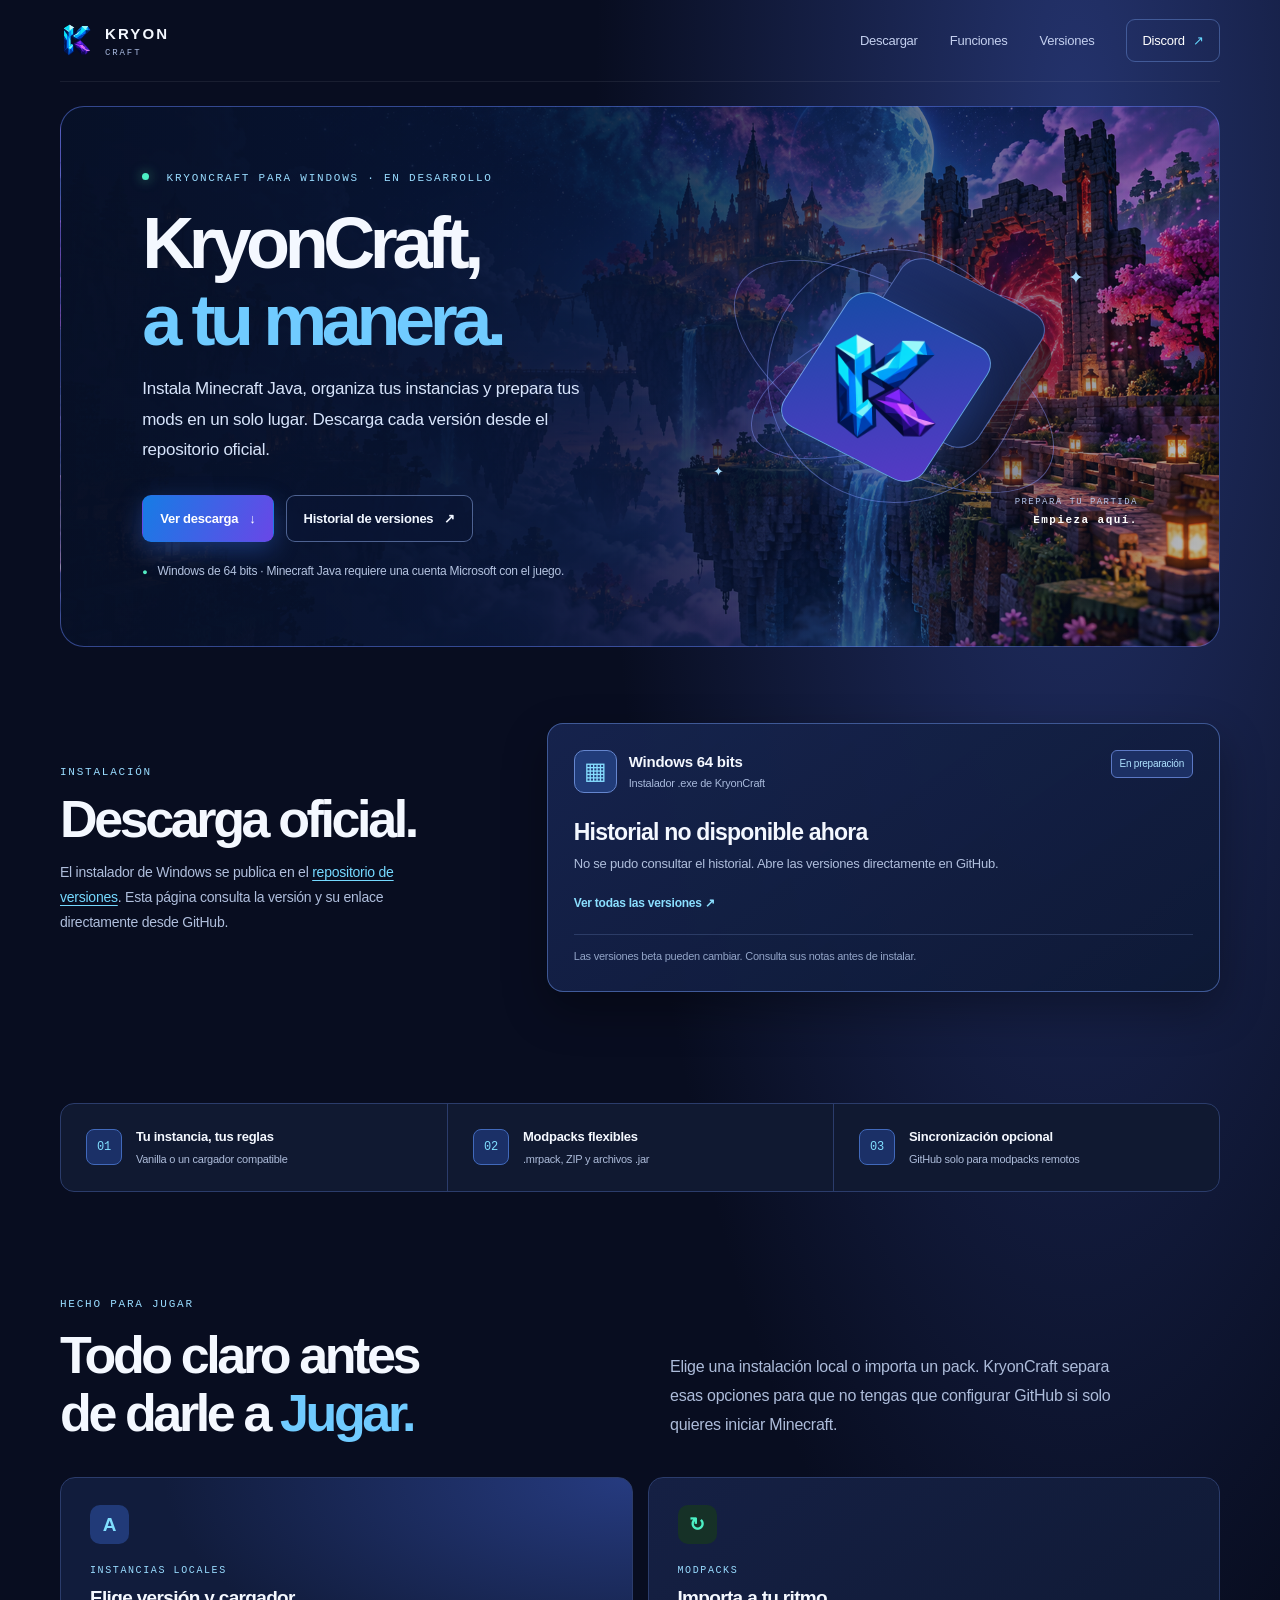
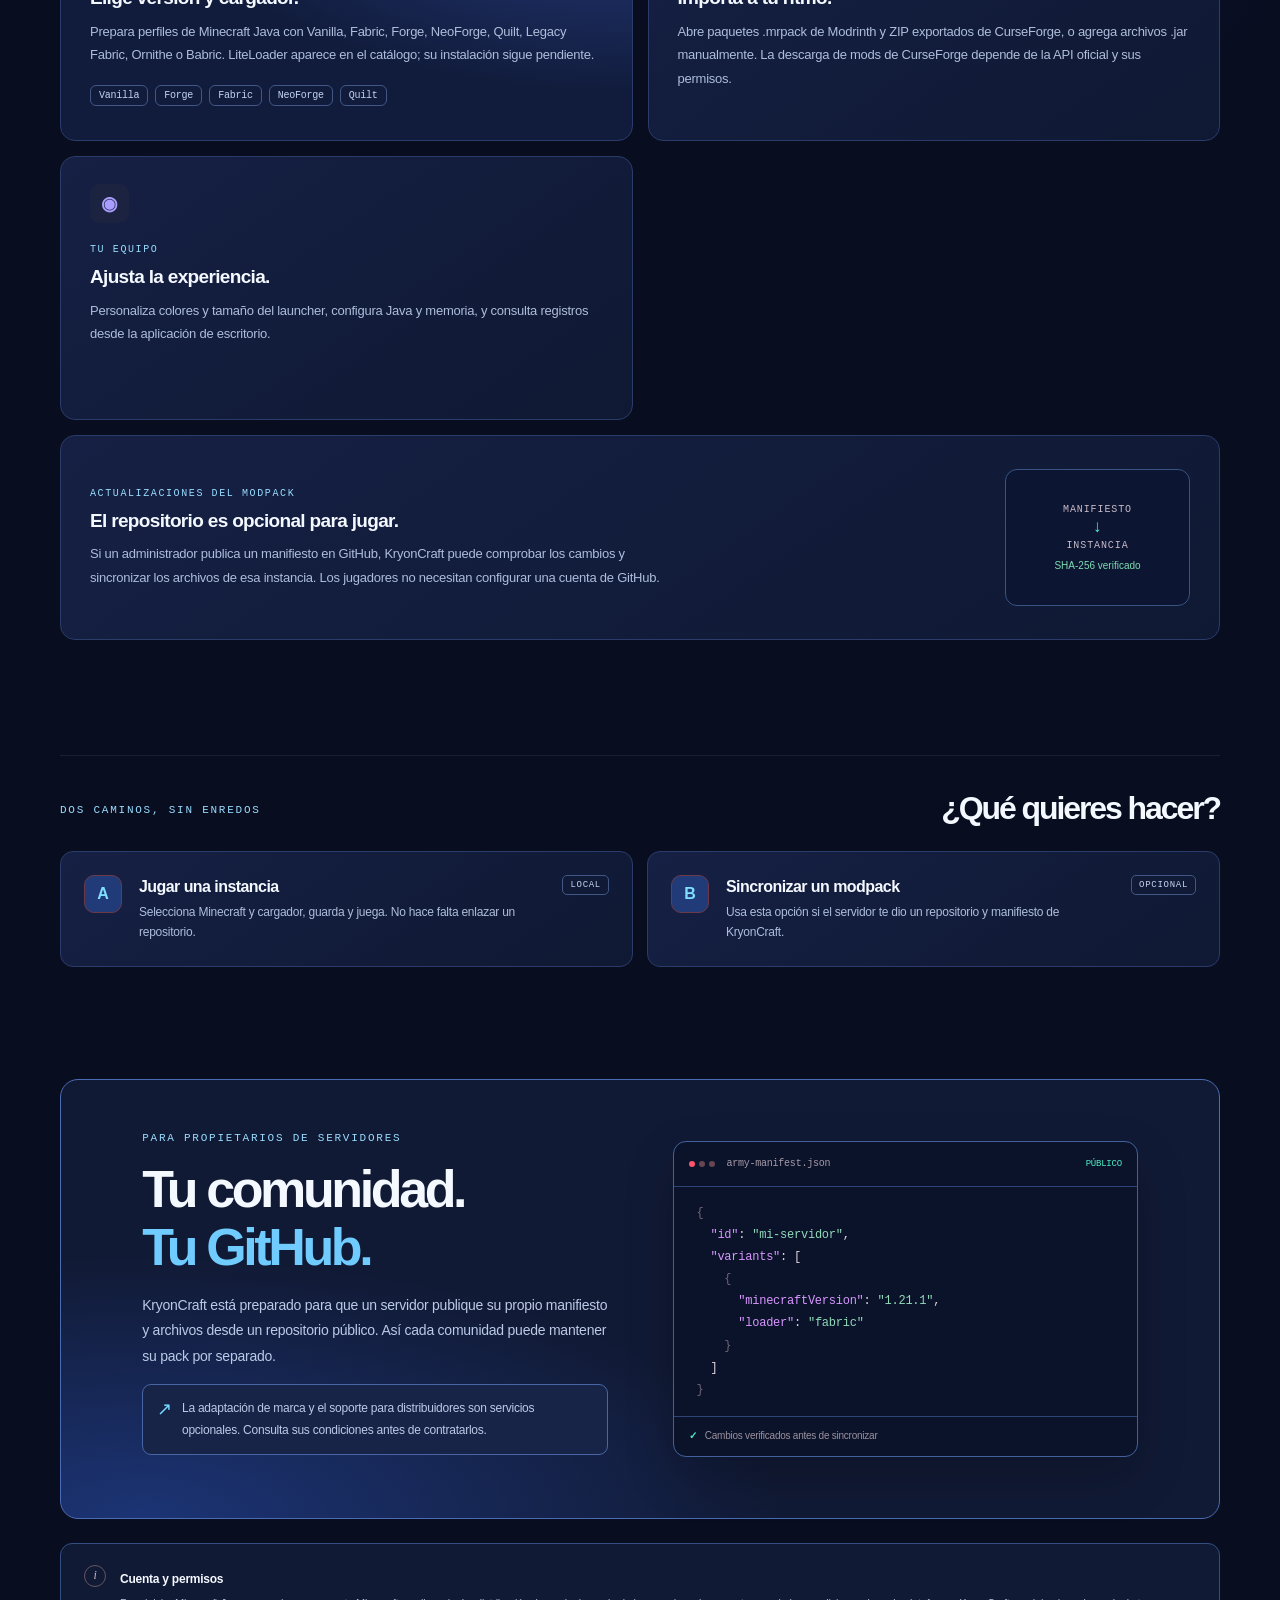
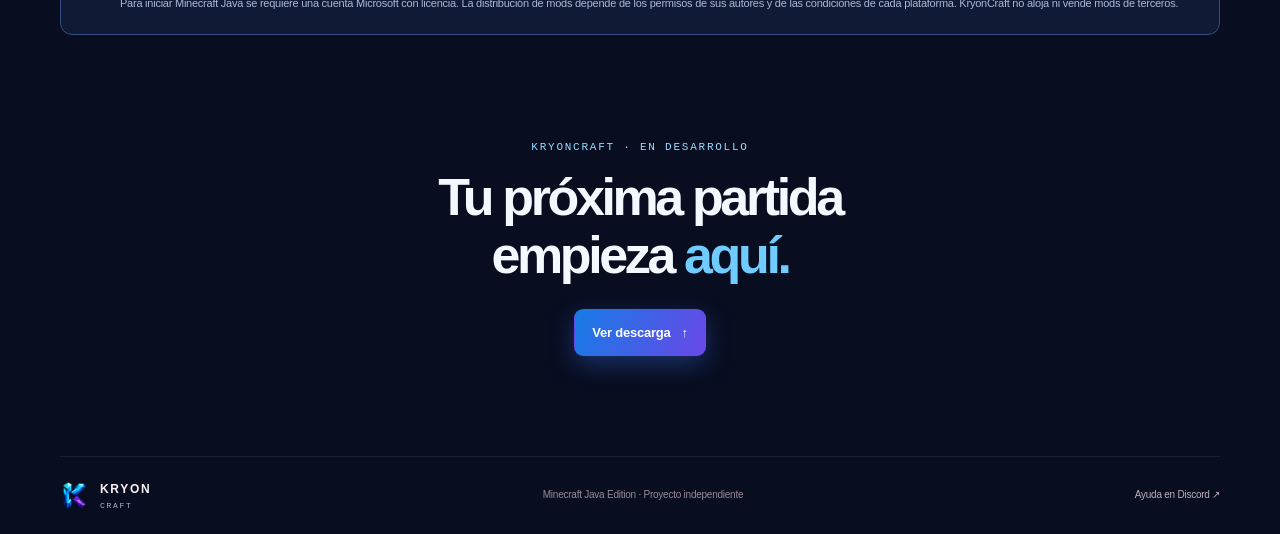
==== index.html @ 8dd768ce "Publish KryonCraft download site and version archive" ====
<!doctype html>
<html lang="es">
<head>
  <meta charset="utf-8">
  <meta name="viewport" content="width=device-width, initial-scale=1">
  <meta name="theme-color" content="#100c12">
  <meta name="description" content="Descarga KryonCraft para Windows, consulta sus versiones y conoce el launcher de Minecraft Java.">
  <title>Descargar KryonCraft · Versiones y novedades</title>
  <link rel="icon" type="image/svg+xml" href="favicon.svg">
  <link rel="stylesheet" href="styles.css">
  <script src="releases.js" defer></script>
</head>
<body>
  <header class="topbar">
    <a class="brand" href="#inicio" aria-label="KryonCraft, inicio">
      <img class="brand-mark" src="assets/kryoncraft-mark.png" alt="" width="34" height="34">
      <span>KRYON <small>CRAFT</small></span>
    </a>
    <nav aria-label="Navegación principal">
      <a href="#descargar">Descargar</a>
      <a href="#funciones">Funciones</a>
      <a href="versiones.html">Versiones</a>
      <a class="nav-cta" href="https://dsc.gg/kryoncraft" target="_blank" rel="noopener noreferrer">Discord <span aria-hidden="true">↗</span></a>
    </nav>
  </header>

  <main id="inicio">
    <section class="hero">
      <div class="hero-copy">
        <p class="eyebrow"><span class="pulse"></span> KRYONCRAFT PARA WINDOWS · EN DESARROLLO</p>
        <h1>KryonCraft,<br><em>a tu manera.</em></h1>
        <p class="hero-lede">Instala Minecraft Java, organiza tus instancias y prepara tus mods en un solo lugar. Descarga cada versión desde el repositorio oficial.</p>
        <div class="hero-actions">
          <a class="button button-primary" href="#descargar">Ver descarga <span aria-hidden="true">↓</span></a>
          <a class="button button-secondary" href="versiones.html">Historial de versiones <span aria-hidden="true">↗</span></a>
        </div>
        <p class="hero-note"><span aria-hidden="true">●</span> Windows de 64 bits · Minecraft Java requiere una cuenta Microsoft con el juego.</p>
      </div>
      <div class="hero-art" aria-label="Emblema de KryonCraft">
        <div class="orbit orbit-one"></div>
        <div class="orbit orbit-two"></div>
        <div class="orbit orbit-three"></div>
        <span class="spark spark-one">✦</span>
        <span class="spark spark-two">✦</span>
        <div class="tile tile-back"></div>
        <div class="tile tile-front"><img src="assets/kryoncraft-mark.png" alt=""></div>
        <div class="art-caption"><span>PREPARA TU PARTIDA</span><strong>Empieza aquí.</strong></div>
      </div>
      <div class="hero-grid" aria-hidden="true"></div>
    </section>

    <section class="download-section" id="descargar" aria-labelledby="download-title">
      <div class="download-copy">
        <p class="eyebrow">INSTALACIÓN</p>
        <h2 id="download-title">Descarga oficial.</h2>
        <p>El instalador de Windows se publica en el <a href="https://github.com/ElAbraxX/Army-Launcher-Releases/releases" rel="noopener noreferrer">repositorio de versiones</a>. Esta página consulta la versión y su enlace directamente desde GitHub.</p>
      </div>
      <div class="download-card" aria-live="polite">
        <div class="download-card-head"><span class="download-platform" aria-hidden="true">▦</span><div><strong>Windows 64 bits</strong><small>Instalador .exe de KryonCraft</small></div><span class="release-badge" id="release-badge">Consultando</span></div>
        <h3 id="release-title">Buscando versiones publicadas…</h3>
        <p id="release-description">La descarga aparecerá cuando exista un instalador oficial.</p>
        <div class="download-actions"><a class="button button-primary" id="download-button" hidden>Descargar instalador ↘</a><a class="download-link" id="release-page-link" href="versiones.html">Ver todas las versiones ↗</a></div>
        <small class="download-caution">Las versiones beta pueden cambiar. Consulta sus notas antes de instalar.</small>
      </div>
    </section>

    <section class="highlights" aria-label="Resumen de KryonCraft">
      <article><span class="highlight-icon">01</span><div><strong>Tu instancia, tus reglas</strong><small>Vanilla o un cargador compatible</small></div></article>
      <article><span class="highlight-icon">02</span><div><strong>Modpacks flexibles</strong><small>.mrpack, ZIP y archivos .jar</small></div></article>
      <article><span class="highlight-icon">03</span><div><strong>Sincronización opcional</strong><small>GitHub solo para modpacks remotos</small></div></article>
    </section>

    <section class="section" id="funciones">
      <div class="section-heading">
        <p class="eyebrow">HECHO PARA JUGAR</p>
        <h2>Todo claro antes<br>de darle a <em>Jugar.</em></h2>
        <p>Elige una instalación local o importa un pack. KryonCraft separa esas opciones para que no tengas que configurar GitHub si solo quieres iniciar Minecraft.</p>
      </div>
      <div class="feature-grid">
        <article class="feature-card feature-card-large">
          <span class="feature-symbol symbol-red">A</span>
          <p class="card-kicker">INSTANCIAS LOCALES</p>
          <h3>Elige versión y cargador.</h3>
          <p>Prepara perfiles de Minecraft Java con Vanilla, Fabric, Forge, NeoForge, Quilt, Legacy Fabric, Ornithe o Babric. LiteLoader aparece en el catálogo; su instalación sigue pendiente.</p>
          <div class="chips"><span>Vanilla</span><span>Forge</span><span>Fabric</span><span>NeoForge</span><span>Quilt</span></div>
        </article>
        <article class="feature-card">
          <span class="feature-symbol symbol-green">↻</span>
          <p class="card-kicker">MODPACKS</p>
          <h3>Importa a tu ritmo.</h3>
          <p>Abre paquetes .mrpack de Modrinth y ZIP exportados de CurseForge, o agrega archivos .jar manualmente. La descarga de mods de CurseForge depende de la API oficial y sus permisos.</p>
        </article>
        <article class="feature-card">
          <span class="feature-symbol symbol-blue">◉</span>
          <p class="card-kicker">TU EQUIPO</p>
          <h3>Ajusta la experiencia.</h3>
          <p>Personaliza colores y tamaño del launcher, configura Java y memoria, y consulta registros desde la aplicación de escritorio.</p>
        </article>
        <article class="feature-card feature-card-wide">
          <div>
            <p class="card-kicker">ACTUALIZACIONES DEL MODPACK</p>
            <h3>El repositorio es opcional para jugar.</h3>
            <p>Si un administrador publica un manifiesto en GitHub, KryonCraft puede comprobar los cambios y sincronizar los archivos de esa instancia. Los jugadores no necesitan configurar una cuenta de GitHub.</p>
          </div>
          <div class="sync-visual" aria-hidden="true"><span>MANIFIESTO</span><i>↓</i><span>INSTANCIA</span><b>SHA-256 verificado</b></div>
        </article>
      </div>
    </section>

    <section class="play-path">
      <div class="path-title">
        <p class="eyebrow">DOS CAMINOS, SIN ENREDOS</p>
        <h2>¿Qué quieres hacer?</h2>
      </div>
      <div class="path-cards">
        <article class="path-card">
          <span class="path-number">A</span>
          <div><h3>Jugar una instancia</h3><p>Selecciona Minecraft y cargador, guarda y juega. No hace falta enlazar un repositorio.</p></div>
          <span class="path-label">LOCAL</span>
        </article>
        <article class="path-card">
          <span class="path-number">B</span>
          <div><h3>Sincronizar un modpack</h3><p>Usa esta opción si el servidor te dio un repositorio y manifiesto de KryonCraft.</p></div>
          <span class="path-label">OPCIONAL</span>
        </article>
      </div>
    </section>

    <section class="server-section" id="servidores">
      <div class="server-copy">
        <p class="eyebrow">PARA PROPIETARIOS DE SERVIDORES</p>
        <h2>Tu comunidad.<br><em>Tu GitHub.</em></h2>
        <p>KryonCraft está preparado para que un servidor publique su propio manifiesto y archivos desde un repositorio público. Así cada comunidad puede mantener su pack por separado.</p>
        <p class="service-note"><span>↗</span> La adaptación de marca y el soporte para distribuidores son servicios opcionales. Consulta sus condiciones antes de contratarlos.</p>
      </div>
      <div class="manifest-card" aria-label="Ejemplo de manifiesto del modpack">
        <div class="manifest-top"><span class="window-dots"><i></i><i></i><i></i></span><span>army-manifest.json</span><span class="live-label">PÚBLICO</span></div>
        <pre><code><span class="code-muted">{</span>
  <span class="code-key">"id"</span>: <span class="code-value">"mi-servidor"</span>,
  <span class="code-key">"variants"</span>: [
    <span class="code-muted">{</span>
      <span class="code-key">"minecraftVersion"</span>: <span class="code-value">"1.21.1"</span>,
      <span class="code-key">"loader"</span>: <span class="code-value">"fabric"</span>
    <span class="code-muted">}</span>
  ]
<span class="code-muted">}</span></code></pre>
        <div class="manifest-footer"><span class="check">✓</span> Cambios verificados antes de sincronizar</div>
      </div>
    </section>

    <section class="requirements">
      <div class="req-mark">i</div>
      <div><strong>Cuenta y permisos</strong><p>Para iniciar Minecraft Java se requiere una cuenta Microsoft con licencia. La distribución de mods depende de los permisos de sus autores y de las condiciones de cada plataforma. KryonCraft no aloja ni vende mods de terceros.</p></div>
    </section>

    <section class="closing">
      <p class="eyebrow">KRYONCRAFT · EN DESARROLLO</p>
      <h2>Tu próxima partida<br>empieza <em>aquí.</em></h2>
      <a class="button button-primary" href="#descargar">Ver descarga <span aria-hidden="true">↑</span></a>
    </section>
  </main>

  <footer>
    <a class="brand footer-brand" href="#inicio"><img class="brand-mark" src="assets/kryoncraft-mark.png" alt="" width="29" height="29"><span>KRYON <small>CRAFT</small></span></a>
    <span>Minecraft Java Edition · Proyecto independiente</span>
    <a href="https://dsc.gg/kryoncraft" target="_blank" rel="noopener noreferrer">Ayuda en Discord ↗</a>
  </footer>
</body>
</html>
---- styles.css ----
:root{color-scheme:dark;--bg:#100c12;--panel:#19121b;--panel-2:#21141f;--line:#382431;--text:#f7f1f5;--muted:#b5a6b4;--red:#ff3556;--red-2:#ba233e;--green:#52dfa5;--blue:#89a7ff;--max:1160px}
*{box-sizing:border-box}
html{scroll-behavior:smooth}
body{margin:0;background:radial-gradient(ellipse at 86% 4%,#31101f 0,transparent 28rem),var(--bg);color:var(--text);font:500 16px/1.65 Manrope,"Segoe UI",sans-serif;letter-spacing:-.015em}
a{color:inherit;text-decoration:none}
a:focus-visible{outline:3px solid #fff;outline-offset:4px;border-radius:6px}
.topbar,main,footer{width:min(var(--max),calc(100% - 56px));margin-inline:auto}
.topbar{height:82px;display:flex;align-items:center;justify-content:space-between;border-bottom:1px solid #ffffff12;position:relative;z-index:2}
.brand{display:inline-flex;align-items:center;gap:11px;font-size:15px;font-weight:800;letter-spacing:.14em}
.brand small{display:block;color:#a394a5;font:500 9px/1.1 "DM Mono",monospace;letter-spacing:.21em;margin-top:2px}
.brand-mark{width:34px;height:34px;display:grid;place-items:center;background:linear-gradient(145deg,#ff526b,#be1e3d);border-radius:10px;color:#fff;font-size:19px;font-weight:800;letter-spacing:0;box-shadow:0 8px 25px #ff35562b}
nav{display:flex;align-items:center;gap:32px;color:#c6b8c4;font-size:13px}
nav a:hover,footer>a:last-child:hover{color:#fff}
.nav-cta{padding:10px 15px;border:1px solid #704052;border-radius:9px;color:#fff}
.nav-cta span{color:var(--red);margin-left:5px}
.hero{min-height:510px;position:relative;overflow:hidden;display:grid;grid-template-columns:1.02fr .98fr;align-items:center;margin-top:24px;padding:64px 7%;border:1px solid #58303d;border-radius:24px;background:linear-gradient(110deg,#21131d 0%,#1a131a 57%,#151219 100%)}
.hero-grid{position:absolute;inset:0 0 0 40%;opacity:.23;pointer-events:none;background-image:linear-gradient(#ffffff09 1px,transparent 1px),linear-gradient(90deg,#ffffff09 1px,transparent 1px);background-size:43px 43px;mask-image:linear-gradient(90deg,transparent,#000)}
.hero-copy{position:relative;z-index:1;max-width:520px}
.eyebrow,.card-kicker{margin:0;color:#d990a0;font:500 11px/1.4 "DM Mono",monospace;letter-spacing:.16em}
.pulse{display:inline-block;width:7px;height:7px;background:var(--green);border-radius:100%;box-shadow:0 0 12px #52dfa5aa;margin-right:9px;vertical-align:1px}
h1,h2,h3,p{margin-top:0}
h1{margin:19px 0 16px;font-size:clamp(48px,6vw,72px);line-height:1.06;letter-spacing:-.075em;font-weight:800}
h1 em,h2 em{color:var(--red);font-style:normal}
.hero-lede{max-width:450px;color:#c7b9c8;font-size:17px;line-height:1.8}
.hero-actions{display:flex;flex-wrap:wrap;gap:12px;margin:29px 0 20px}
.button{min-height:47px;display:inline-flex;align-items:center;justify-content:center;gap:11px;padding:0 17px;border:1px solid transparent;border-radius:9px;font-size:13px;font-weight:800;transition:transform .15s ease,background .15s ease}
.button:hover{transform:translateY(-2px)}
.button-primary{background:var(--red);color:white;box-shadow:0 8px 22px #ff355625}
.button-primary:hover{background:#ff526d}
.button-secondary{background:#ffffff08;border-color:#654050;color:#f5eaf0}
.hero-note{margin:0;color:#9e8e9d;font-size:12px}
.hero-note span{color:var(--green);font-size:9px;margin-right:7px}
.hero-art{height:350px;position:relative;z-index:1;display:grid;place-items:center;isolation:isolate}
.orbit{position:absolute;border:1px solid #bd677650;border-radius:50%;transform:rotate(-23deg)}
.orbit-one{width:305px;height:126px}.orbit-two{width:254px;height:254px;transform:rotate(57deg)}.orbit-three{width:360px;height:165px;transform:rotate(31deg)}
.tile{position:absolute;width:158px;height:158px;border-radius:22px;transform:rotate(30deg) skew(-3deg,-3deg)}
.tile-back{background:linear-gradient(145deg,#371e2b,#1c1720);border:1px solid #99516677;box-shadow:20px 21px 0 #08080c88;translate:46px -23px}
.tile-front{display:grid;place-items:center;background:linear-gradient(145deg,#ff536b,#b01839);border:1px solid #ff9aa777;box-shadow:0 23px 55px #ec314b36;color:#fff4f5;font-size:78px;font-weight:800;text-shadow:0 4px 0 #78132c55;translate:-8px 11px}
.spark{position:absolute;color:#ff8b9e;font-size:19px}.spark-one{top:61px;right:11%}.spark-two{bottom:69px;left:13%;font-size:13px}
.art-caption{position:absolute;right:0;bottom:22px;display:flex;flex-direction:column;gap:2px;text-align:right;font:500 9px/1.6 "DM Mono",monospace;letter-spacing:.16em;color:#a98d9f}.art-caption strong{font-size:11px;color:#f4d9e1}
.highlights{display:grid;grid-template-columns:repeat(3,1fr);margin:18px 0 130px;border:1px solid var(--line);border-radius:14px;background:#171119}
.highlights article{display:flex;align-items:center;gap:14px;padding:22px 25px;min-width:0}
.highlights article+article{border-left:1px solid var(--line)}
.highlight-icon{font:500 12px "DM Mono",monospace;color:var(--red);padding:10px;border:1px solid #763547;border-radius:8px;background:#35151f}
.highlights strong,.highlights small{display:block}.highlights strong{font-size:13px}.highlights small{color:#aa9baa;font-size:11px;margin-top:3px}
.section{padding:0 0 115px}
.section-heading{display:grid;grid-template-columns:1fr 1fr;column-gap:60px;align-items:end;margin-bottom:35px}
.section-heading .eyebrow{grid-column:1/-1;margin-bottom:14px}
h2{font-size:clamp(36px,4.3vw,52px);line-height:1.12;letter-spacing:-.065em;margin:0;font-weight:800}
.section-heading>p:last-child{color:var(--muted);max-width:465px;margin:0 0 3px;line-height:1.8}
.feature-grid{display:grid;grid-template-columns:repeat(2,1fr);gap:15px}
.feature-card{position:relative;min-height:264px;padding:27px 29px;border:1px solid var(--line);border-radius:15px;background:linear-gradient(145deg,#1d141e,#171119)}
.feature-card-large{background:radial-gradient(ellipse at 100% 0,#3c1928 0,transparent 58%),#1b131c}
.feature-card-wide{min-height:205px;grid-column:1/-1;display:flex;align-items:center;justify-content:space-between;gap:25px}
.feature-symbol{width:39px;height:39px;display:grid;place-items:center;border-radius:10px;font-size:19px;font-weight:800;margin-bottom:20px}
.symbol-red{color:#ff667a;background:#451c2a}.symbol-green{color:var(--green);background:#163127}.symbol-blue{color:var(--blue);background:#1b2340}
.card-kicker{color:#a992a5;font-size:10px;margin-bottom:7px}
h3{font-size:19px;line-height:1.35;letter-spacing:-.035em;margin:0 0 9px}
.feature-card>p:not(.card-kicker),.feature-card-wide p:not(.card-kicker){font-size:13px;color:#b6a9b6;line-height:1.8;max-width:570px;margin-bottom:0}
.chips{display:flex;flex-wrap:wrap;gap:7px;margin-top:18px}
.chips span{border:1px solid #493541;border-radius:6px;padding:4px 8px;color:#c6b8c5;font:10px "DM Mono",monospace}
.sync-visual{flex:0 0 185px;min-height:137px;border:1px solid #40303d;background:#151119;border-radius:12px;display:flex;flex-direction:column;align-items:center;justify-content:center;color:#c9bac7;font:10px "DM Mono",monospace;letter-spacing:.09em;gap:3px}
.sync-visual i{font-style:normal;font-size:17px;color:var(--green)}.sync-visual b{font:10px Manrope,sans-serif;color:#7edcb1;letter-spacing:0;margin-top:6px}
.play-path{padding:35px 0 112px;border-top:1px solid #ffffff12}
.path-title{display:flex;align-items:end;justify-content:space-between;margin-bottom:24px}.path-title .eyebrow{margin-bottom:9px}.path-title h2{font-size:32px}
.path-cards{display:grid;grid-template-columns:1fr 1fr;gap:14px}
.path-card{display:flex;align-items:flex-start;gap:17px;padding:23px;border:1px solid var(--line);border-radius:13px;background:#18121a}
.path-number{display:grid;place-items:center;flex:0 0 38px;height:38px;border:1px solid #6c3948;border-radius:10px;background:#351923;color:#ff7183;font-weight:800}
.path-card h3{font-size:16px;margin:1px 0 4px}.path-card p{font-size:12px;color:#ae9faf;line-height:1.7;margin:0;max-width:420px}
.path-label{margin-left:auto;color:#d495a3;border:1px solid #563343;padding:4px 7px;border-radius:5px;font:9px "DM Mono",monospace;letter-spacing:.08em;white-space:nowrap}
.server-section{display:grid;grid-template-columns:1fr 1fr;gap:65px;align-items:center;padding:51px 7%;border:1px solid #56303e;border-radius:18px;background:radial-gradient(ellipse at 7% 100%,#301521 0,transparent 42%),#181219;margin-bottom:24px}
.server-copy .eyebrow{margin-bottom:14px}.server-copy h2{margin-bottom:16px}.server-copy>p:not(.eyebrow){color:#bcaebc;font-size:14px;line-height:1.85}
.service-note{display:flex;gap:10px;padding:12px 14px;border:1px solid #533344;border-radius:9px;background:#21151e;font-size:12px!important}.service-note span{color:#ff7183;font-size:18px;line-height:1.4}
.manifest-card{border:1px solid #49303e;border-radius:13px;background:#110e13;overflow:hidden;box-shadow:0 20px 50px #0003}
.manifest-top{display:flex;align-items:center;gap:12px;height:45px;padding:0 15px;border-bottom:1px solid #31242f;color:#a99ba9;font:10px "DM Mono",monospace}
.window-dots{display:flex;gap:4px}.window-dots i{width:6px;height:6px;background:#684552;border-radius:50%}.window-dots i:first-child{background:#ff526b}
.live-label{margin-left:auto;color:var(--green);font-size:9px}
pre{padding:15px 23px;margin:0;overflow:auto;font:12px/1.85 "DM Mono",monospace;color:#e4d5e3}
.code-key{color:#d896ff}.code-value{color:#91d9b9}.code-muted{color:#756578}
.manifest-footer{padding:11px 15px;border-top:1px solid #2c222c;color:#9c919e;font-size:10px}.check{color:var(--green);font-weight:800;margin-right:6px}
.requirements{display:flex;gap:14px;align-items:flex-start;padding:21px 23px;margin:24px 0 105px;border:1px solid #3f303e;border-radius:12px;background:#151219}
.req-mark{flex:0 0 22px;height:22px;display:grid;place-items:center;border:1px solid #685263;border-radius:50%;color:#c6b7c8;font:12px Georgia,serif;font-style:italic}
.requirements strong{font-size:12px}.requirements p{margin:3px 0 0;color:#aa9ead;font-size:11px;line-height:1.75}
.closing{text-align:center;padding:0 0 100px}.closing .eyebrow{margin-bottom:12px}.closing h2{margin-bottom:25px}.closing .button{margin:auto}
footer{min-height:78px;display:flex;align-items:center;justify-content:space-between;gap:20px;border-top:1px solid #ffffff15;color:#978b99;font-size:10px}
.footer-brand{color:#f7f1f5;font-size:12px}.footer-brand .brand-mark{width:29px;height:29px;border-radius:8px;font-size:16px}.footer-brand small{font-size:8px}
footer>a:last-child{color:#bdb0bd}
@media(max-width:800px){.topbar,main,footer{width:min(100% - 36px,var(--max))}.topbar{height:72px}nav{gap:16px}nav>a:not(.nav-cta){display:none}.hero{grid-template-columns:1fr;min-height:auto;padding:47px 8% 25px}.hero-copy{max-width:560px}.hero-art{height:260px;margin-top:5px}.tile{width:128px;height:128px}.tile-front{font-size:64px}.orbit-one{width:260px}.orbit-two{width:210px;height:210px}.orbit-three{width:300px}.art-caption{right:5%;bottom:9px}.highlights{margin-bottom:95px}.highlights article{padding:17px 15px;gap:10px}.highlights strong{font-size:11px}.highlights small{font-size:10px}.section-heading{grid-template-columns:1fr;gap:14px}.section-heading .eyebrow{grid-column:auto}.feature-card-wide{align-items:flex-start}.server-section{grid-template-columns:1fr;gap:28px;padding:37px 7%}.requirements{margin-bottom:80px}}
@media(max-width:560px){body{font-size:15px}.brand{font-size:13px}.hero{margin-top:14px;padding:38px 22px 20px;border-radius:17px}.eyebrow{font-size:9px}h1{font-size:48px}.hero-lede{font-size:15px}.hero-actions{gap:8px}.button{font-size:11px;padding-inline:12px;min-height:43px}.hero-art{height:224px}.tile{width:105px;height:105px;border-radius:17px}.tile-front{font-size:55px}.orbit-one{width:220px;height:100px}.orbit-two{width:180px;height:180px}.orbit-three{width:255px;height:130px}.spark-one{right:8%;top:35px}.spark-two{left:9%;bottom:47px}.highlights{grid-template-columns:1fr;margin-bottom:75px}.highlights article{padding:14px 17px}.highlights article+article{border-left:0;border-top:1px solid var(--line)}.section{padding-bottom:75px}.section-heading{margin-bottom:24px}h2{font-size:36px}.feature-grid{grid-template-columns:1fr}.feature-card{min-height:0;padding:23px}.feature-card-wide{grid-column:auto;display:block}.sync-visual{margin-top:18px;min-height:112px;width:100%}.path-title{display:block}.path-title h2{font-size:29px}.path-cards{grid-template-columns:1fr}.path-card{padding:17px;gap:12px}.path-label{font-size:8px}.server-section{padding:29px 21px}.requirements{padding:17px;margin-bottom:65px}.closing{padding-bottom:70px}footer{padding:18px 0;flex-wrap:wrap;justify-content:flex-start}footer>span{order:3;flex-basis:100%}}
@media(prefers-reduced-motion:reduce){html{scroll-behavior:auto}*,*::before,*::after{transition:none!important}}

/* KryonCraft download site: blue and violet from the launcher mark. */
:root{--bg:#080d20;--panel:#101932;--panel-2:#152047;--line:#2b3c6b;--text:#f4f8ff;--muted:#afbedc;--red:#6946e7;--red-2:#295de0;--green:#4cf0c5;--blue:#65d8ff}
body{background:radial-gradient(ellipse at 84% 4%,#24336d 0,transparent 30rem),var(--bg)}
.brand-mark{background:linear-gradient(145deg,#42d8ff,#543ce8);box-shadow:0 8px 25px #4275ff45}
.brand img.brand-mark{display:block;object-fit:contain;background:none;border-radius:0;box-shadow:none}
.brand small{color:#a7b8dd}
nav{color:#c4d0ef}
.nav-cta{border-color:#6487d080}
.nav-cta span{color:#65d8ff}
.hero{background:linear-gradient(90deg,#071027f5 0%,#081536df 48%,#09143045 100%),url("assets/launcher-adventure.png") center 43%/cover;border-color:#617ff180;min-height:460px}
.hero-grid{opacity:.11}
.hero-content{max-width:570px}
.eyebrow,.card-kicker{color:#99dcff}
h1 em,h2 em{color:#70cbff}
.hero-lede{color:#d7e4fb}
.hero-note{color:#b4c3e0}
.hero-note span{color:#53ecc2}
.button-primary{background:linear-gradient(115deg,#167ce5,#6947e7);box-shadow:0 8px 24px #3973ef5a}
.button-primary:hover{background:linear-gradient(115deg,#298fff,#7a5cfa)}
.button-secondary{background:#0a1635b5;border-color:#8ba8e488;color:#f0f6ff}
.orbit{border-color:#8b9cff76}
.tile-back{background:linear-gradient(145deg,#1e306a,#101836);border-color:#8aa8ff80}
.tile-front{background:linear-gradient(145deg,#164ba6,#5739c6);border-color:#85d8ff9c;box-shadow:0 23px 55px #3973ef68}
.tile-front img{width:77%;height:77%;object-fit:contain;transform:rotate(-30deg) skew(3deg,3deg)}
.spark{color:#a8dfff}.art-caption{color:#b3c4e9}.art-caption strong{color:#fff}
.highlights{margin-bottom:105px;background:#101931;border-color:var(--line)}
.highlight-icon{color:#80dfff;border-color:#4169bb;background:#1b3067}
.highlights small,.section-heading>p:last-child{color:#adbcda}
.feature-card,.path-card{background:linear-gradient(145deg,#152044,#0f1933)}
.feature-card-large{background:radial-gradient(ellipse at 100% 0,#263b80 0,transparent 58%),#111c3c}
.symbol-red,.path-number{background:#213a78;color:#80dfff}
.symbol-blue{color:#a99dff}
.feature-card>p:not(.card-kicker),.feature-card-wide p:not(.card-kicker),.path-card p{color:#aebddb}
.chips span,.path-label{border-color:#425786;color:#c5d4f4}
.sync-visual{background:#0c1531;border-color:#385384}
.server-section{background:radial-gradient(ellipse at 7% 100%,#1c3475 0,transparent 42%),#111a35;border-color:#4b6bb3}
.server-copy>p:not(.eyebrow){color:#bbcae7}
.service-note{background:#172447;border-color:#4866a5}.service-note span{color:#75d8ff}
.manifest-card{background:#0a132a;border-color:#42619c}.manifest-top{border-color:#2e4476}
.manifest-footer{border-color:#2e4476}
.requirements{background:#101a34;border-color:#344e81}.requirements p{color:#a9b9d7}

.download-section{display:grid;grid-template-columns:.8fr 1.2fr;gap:38px;align-items:center;padding:76px 0 93px}
.download-copy h2{margin:9px 0 12px}.download-copy>p:last-child{max-width:385px;color:#afbedc;font-size:14px;line-height:1.8}
.download-copy a{color:#75d9ff;text-decoration:underline;text-underline-offset:3px}
.download-card{padding:26px;border:1px solid #5779c4a8;border-radius:16px;background:linear-gradient(145deg,#172550ed,#0e1935f5);box-shadow:0 18px 45px #0005}
.download-card-head{display:flex;align-items:center;gap:12px}
.download-platform{display:grid;place-items:center;flex:0 0 43px;height:43px;border:1px solid #6586ce;border-radius:10px;background:#213c79;color:#85ddff;font-size:24px}
.download-card-head strong,.download-card-head small{display:block}.download-card-head strong{font-size:15px}.download-card-head small{color:#a8b9db;font-size:11px}
.release-badge{margin-left:auto;align-self:flex-start;padding:5px 8px;border:1px solid #5b78c4;border-radius:6px;color:#afe2ff;background:#1c3064;font-size:10px;white-space:nowrap}
.download-card h3{margin:24px 0 5px;font-size:23px}
.download-card>p{margin:0 0 20px;color:#afbedc;font-size:13px}
.download-actions{display:flex;align-items:center;flex-wrap:wrap;gap:17px}.download-actions .button[hidden]{display:none}
.download-link,.versions-heading>a,.version-links a{color:#8bdfff;font-size:12px;font-weight:700}.download-link:hover,.versions-heading>a:hover,.version-links a:hover{color:#fff}
.download-caution{display:block;margin-top:20px;padding-top:12px;border-top:1px solid #7691ca42;color:#93a5c8;font-size:11px}
.versions-section{padding:25px 0 108px;border-top:1px solid #7593d43d}
.versions-heading{display:flex;justify-content:space-between;align-items:end;gap:20px;margin-bottom:25px}
.versions-heading h2{margin:8px 0 9px}.versions-heading p:last-child{margin:0;color:#afbedc;font-size:14px}
.versions-heading>a{white-space:nowrap}
.versions-list{display:grid;gap:10px}
.versions-empty{margin:0;padding:28px;border:1px dashed #6583c581;border-radius:11px;color:#aebddd;font-size:13px}
.version-card{display:grid;grid-template-columns:1fr auto;gap:16px;padding:18px 21px;border:1px solid #4868a176;border-radius:11px;background:#121e3f}
.version-card h3{display:flex;align-items:center;flex-wrap:wrap;gap:9px;margin:0 0 5px;font-size:16px}
.version-card time{color:#9eafd0;font-size:12px}
.version-links{display:flex;align-items:center;flex-wrap:wrap;gap:17px}
.version-pill{padding:3px 7px;border:1px solid #726bea;border-radius:5px;color:#bfb6ff;font-size:10px;font-weight:600}
.version-pill.stable{border-color:#49ccaa;color:#80ebcd}
@media(max-width:800px){.download-section{grid-template-columns:1fr;gap:15px;padding:66px 0}.download-copy>p:last-child{max-width:600px}.versions-heading{display:block}.versions-heading>a{display:inline-block;margin-top:12px}}
@media(max-width:560px){.hero{background-position:59% center}.download-card{padding:19px}.version-card{grid-template-columns:1fr}.versions-section{padding-bottom:65px}.nav-cta{display:none}}
.versions-page .topbar{margin-bottom:0}
.versions-intro{position:relative;overflow:hidden;margin:24px 0 0;padding:60px 6.5%;border:1px solid #617ff180;border-radius:20px;background:linear-gradient(90deg,#071027f5 0%,#081536df 58%,#09143066 100%),url("assets/launcher-adventure.png") center 43%/cover}
.versions-intro h1{max-width:760px;margin:15px 0;font-size:clamp(40px,5.5vw,67px)}
.versions-intro>p:not(.eyebrow){max-width:670px;color:#d7e4fb;font-size:15px;line-height:1.8}
.versions-intro>p a{color:#8de5ff;text-decoration:underline;text-underline-offset:3px}
.versions-intro>.button{margin-top:11px}
.versions-page .versions-section{padding-top:66px}
.versions-note{max-width:750px;margin:-45px 0 85px;color:#a8b8d6;font-size:12px}
.versions-page nav a[aria-current="page"]{color:#fff;font-weight:800}
@media(max-width:560px){.versions-intro{margin-top:14px;padding:37px 22px}.versions-page .versions-section{padding-top:54px}.versions-note{margin-top:-30px}}
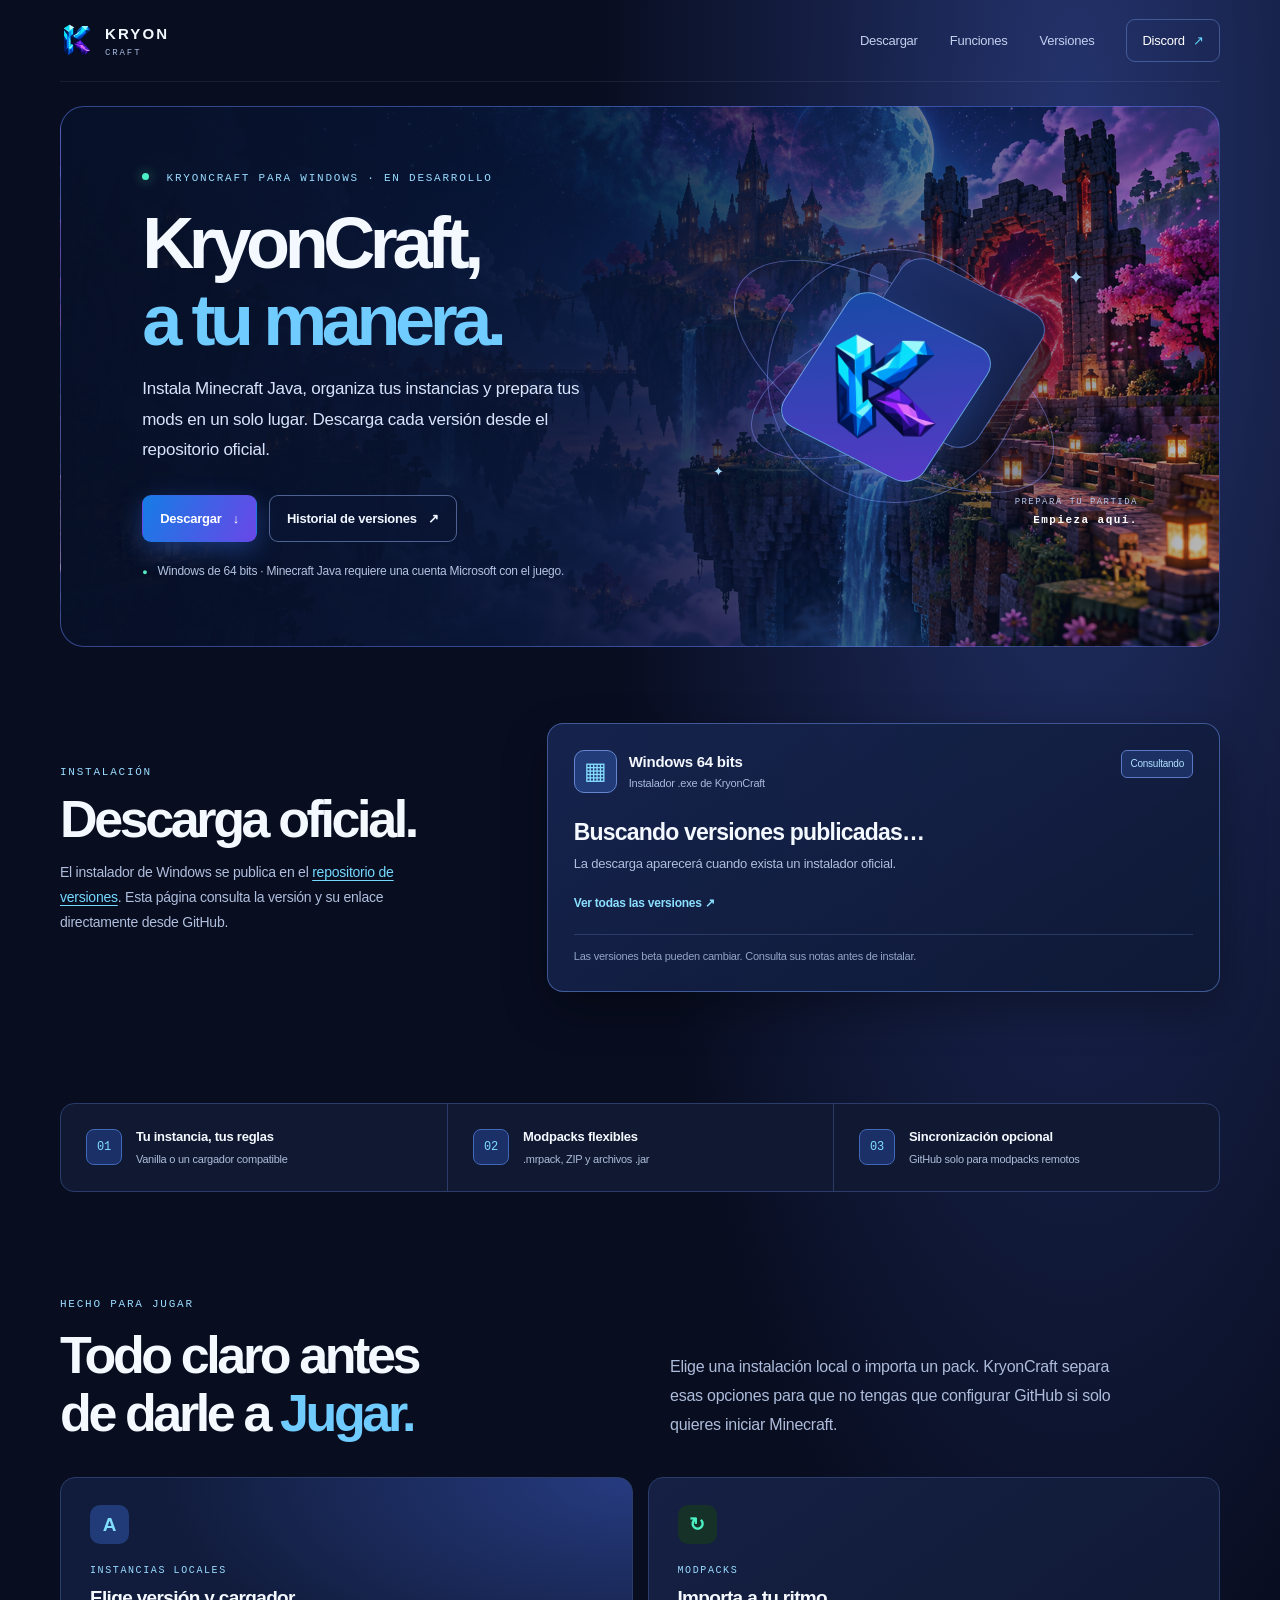
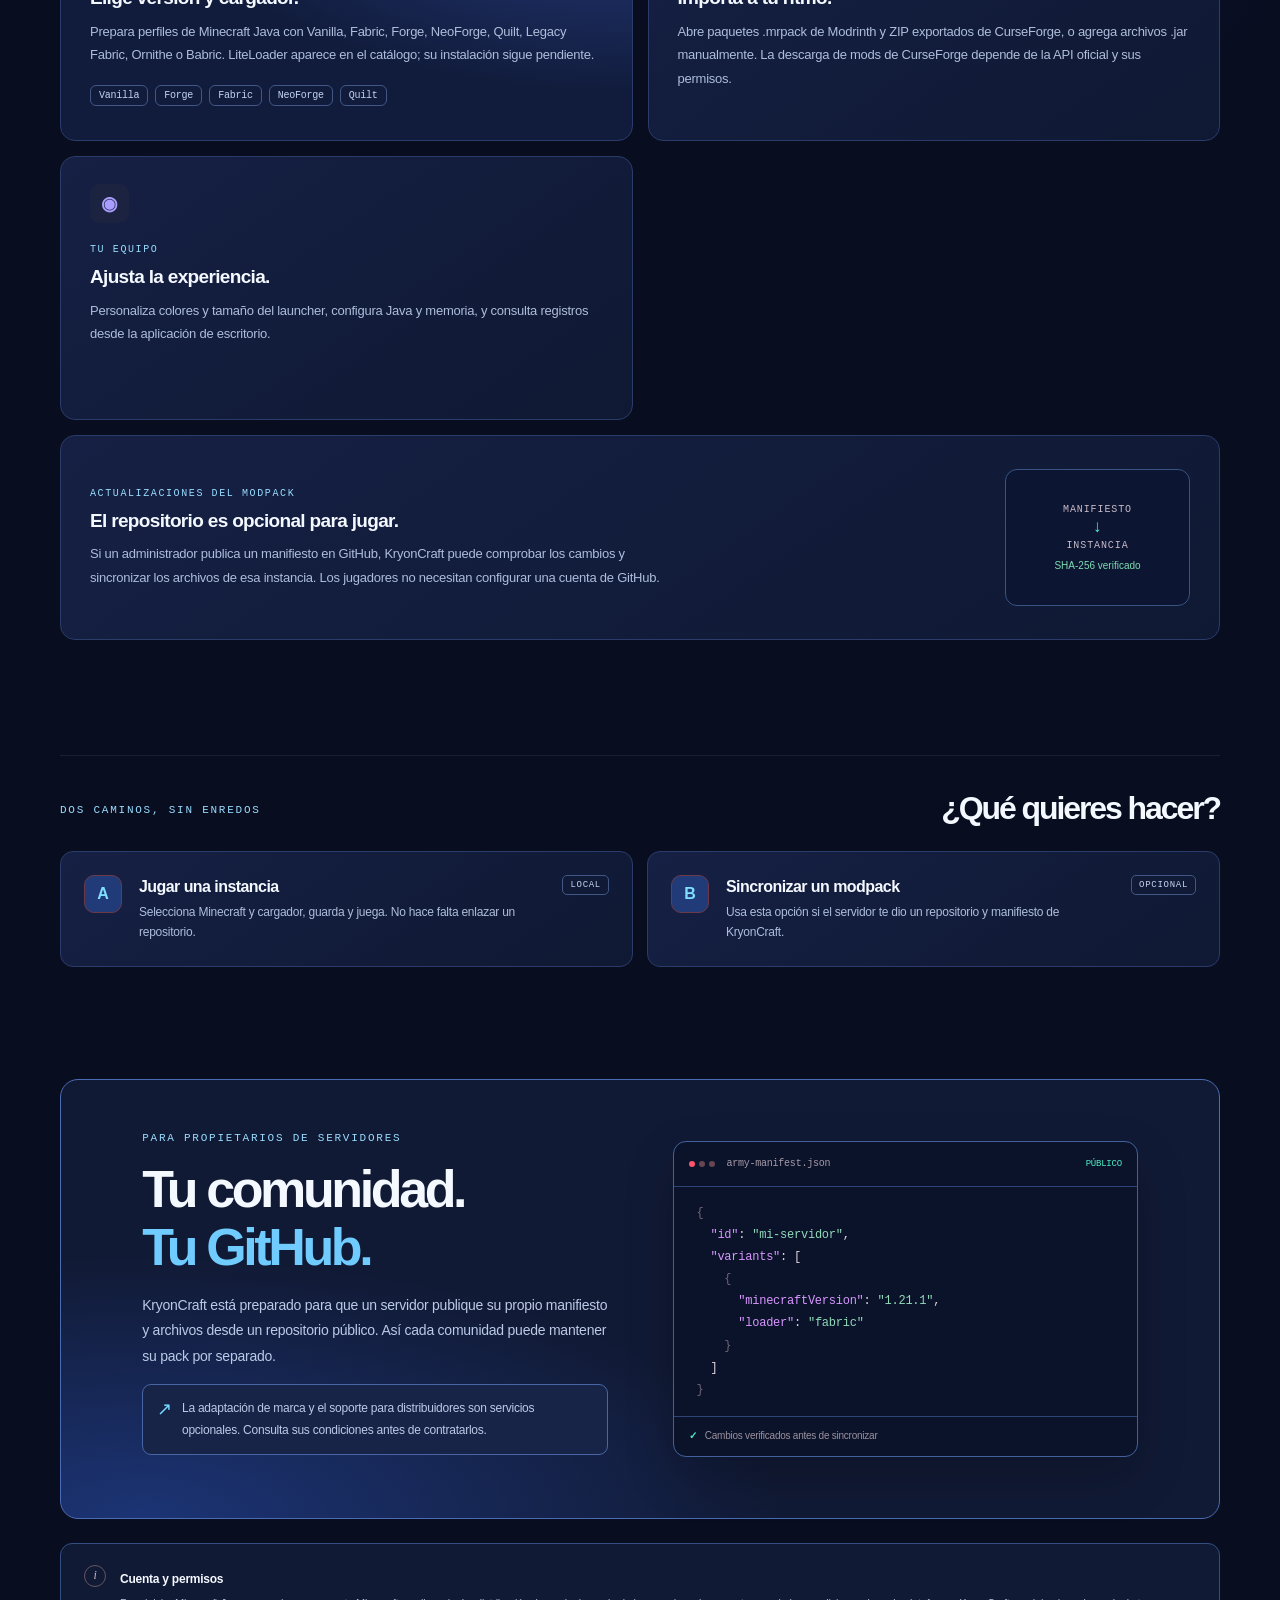
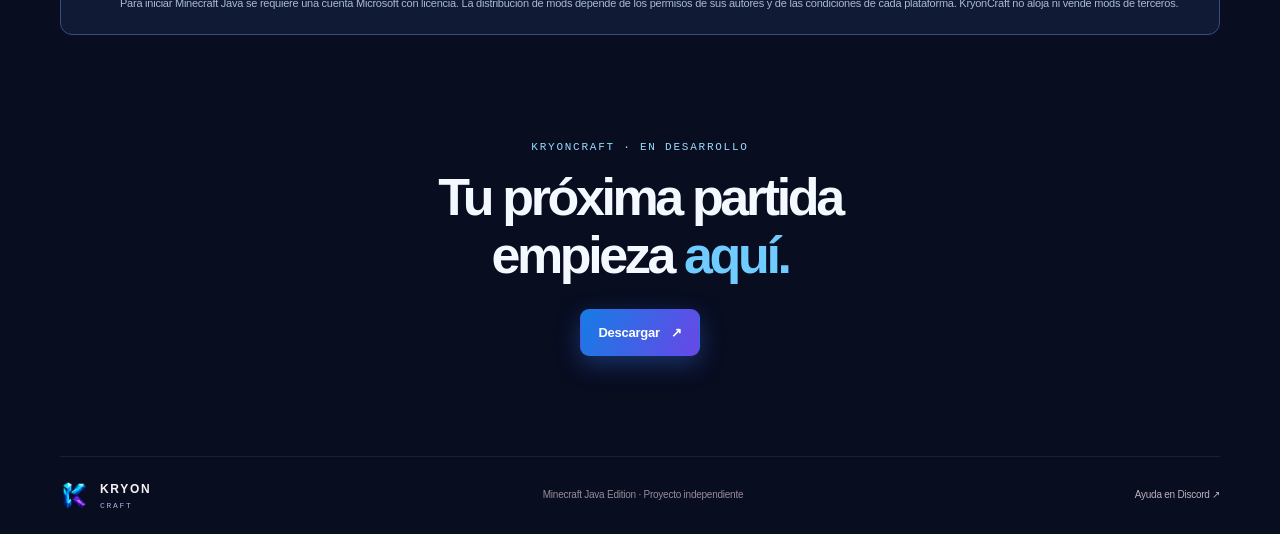
==== commit cb10ab97: "Add dedicated download page with Windows notice" ====
--- a/index.html
+++ b/index.html
@@ -7,8 +7,8 @@
   <meta name="description" content="Descarga KryonCraft para Windows, consulta sus versiones y conoce el launcher de Minecraft Java.">
   <title>Descargar KryonCraft · Versiones y novedades</title>
   <link rel="icon" type="image/svg+xml" href="favicon.svg">
-  <link rel="stylesheet" href="styles.css">
-  <script src="releases.js" defer></script>
+  <link rel="stylesheet" href="site-20261017.css">
+  <script src="releases.js?v=20261017-3" defer></script>
 </head>
 <body>
   <header class="topbar">
@@ -17,7 +17,7 @@
       <span>KRYON <small>CRAFT</small></span>
     </a>
     <nav aria-label="Navegación principal">
-      <a href="#descargar">Descargar</a>
+      <a href="descargar.html">Descargar</a>
       <a href="#funciones">Funciones</a>
       <a href="versiones.html">Versiones</a>
       <a class="nav-cta" href="https://dsc.gg/kryoncraft" target="_blank" rel="noopener noreferrer">Discord <span aria-hidden="true">↗</span></a>
@@ -31,7 +31,7 @@
         <h1>KryonCraft,<br><em>a tu manera.</em></h1>
         <p class="hero-lede">Instala Minecraft Java, organiza tus instancias y prepara tus mods en un solo lugar. Descarga cada versión desde el repositorio oficial.</p>
         <div class="hero-actions">
-          <a class="button button-primary" href="#descargar">Ver descarga <span aria-hidden="true">↓</span></a>
+          <a class="button button-primary" href="descargar.html">Descargar <span aria-hidden="true">↓</span></a>
           <a class="button button-secondary" href="versiones.html">Historial de versiones <span aria-hidden="true">↗</span></a>
         </div>
         <p class="hero-note"><span aria-hidden="true">●</span> Windows de 64 bits · Minecraft Java requiere una cuenta Microsoft con el juego.</p>
@@ -59,7 +59,7 @@
         <div class="download-card-head"><span class="download-platform" aria-hidden="true">▦</span><div><strong>Windows 64 bits</strong><small>Instalador .exe de KryonCraft</small></div><span class="release-badge" id="release-badge">Consultando</span></div>
         <h3 id="release-title">Buscando versiones publicadas…</h3>
         <p id="release-description">La descarga aparecerá cuando exista un instalador oficial.</p>
-        <div class="download-actions"><a class="button button-primary" id="download-button" hidden>Descargar instalador ↘</a><a class="download-link" id="release-page-link" href="versiones.html">Ver todas las versiones ↗</a></div>
+        <div class="download-actions"><a class="button button-primary" id="download-button" href="descargar.html" hidden>Ir a la descarga ↗</a><a class="download-link" id="release-page-link" href="versiones.html">Ver todas las versiones ↗</a></div>
         <small class="download-caution">Las versiones beta pueden cambiar. Consulta sus notas antes de instalar.</small>
       </div>
     </section>
@@ -156,7 +156,7 @@
     <section class="closing">
       <p class="eyebrow">KRYONCRAFT · EN DESARROLLO</p>
       <h2>Tu próxima partida<br>empieza <em>aquí.</em></h2>
-      <a class="button button-primary" href="#descargar">Ver descarga <span aria-hidden="true">↑</span></a>
+      <a class="button button-primary" href="descargar.html">Descargar <span aria-hidden="true">↗</span></a>
     </section>
   </main>
 
@@ -167,3 +167,4 @@
   </footer>
 </body>
 </html>
+
--- a/site-20261017.css
+++ b/site-20261017.css
@@ -0,0 +1,194 @@
+:root{color-scheme:dark;--bg:#100c12;--panel:#19121b;--panel-2:#21141f;--line:#382431;--text:#f7f1f5;--muted:#b5a6b4;--red:#ff3556;--red-2:#ba233e;--green:#52dfa5;--blue:#89a7ff;--max:1160px}
+*{box-sizing:border-box}
+html{scroll-behavior:smooth}
+body{margin:0;background:radial-gradient(ellipse at 86% 4%,#31101f 0,transparent 28rem),var(--bg);color:var(--text);font:500 16px/1.65 Manrope,"Segoe UI",sans-serif;letter-spacing:-.015em}
+a{color:inherit;text-decoration:none}
+a:focus-visible{outline:3px solid #fff;outline-offset:4px;border-radius:6px}
+.topbar,main,footer{width:min(var(--max),calc(100% - 56px));margin-inline:auto}
+.topbar{height:82px;display:flex;align-items:center;justify-content:space-between;border-bottom:1px solid #ffffff12;position:relative;z-index:2}
+.brand{display:inline-flex;align-items:center;gap:11px;font-size:15px;font-weight:800;letter-spacing:.14em}
+.brand small{display:block;color:#a394a5;font:500 9px/1.1 "DM Mono",monospace;letter-spacing:.21em;margin-top:2px}
+.brand-mark{width:34px;height:34px;display:grid;place-items:center;background:linear-gradient(145deg,#ff526b,#be1e3d);border-radius:10px;color:#fff;font-size:19px;font-weight:800;letter-spacing:0;box-shadow:0 8px 25px #ff35562b}
+nav{display:flex;align-items:center;gap:32px;color:#c6b8c4;font-size:13px}
+nav a:hover,footer>a:last-child:hover{color:#fff}
+.nav-cta{padding:10px 15px;border:1px solid #704052;border-radius:9px;color:#fff}
+.nav-cta span{color:var(--red);margin-left:5px}
+.hero{min-height:510px;position:relative;overflow:hidden;display:grid;grid-template-columns:1.02fr .98fr;align-items:center;margin-top:24px;padding:64px 7%;border:1px solid #58303d;border-radius:24px;background:linear-gradient(110deg,#21131d 0%,#1a131a 57%,#151219 100%)}
+.hero-grid{position:absolute;inset:0 0 0 40%;opacity:.23;pointer-events:none;background-image:linear-gradient(#ffffff09 1px,transparent 1px),linear-gradient(90deg,#ffffff09 1px,transparent 1px);background-size:43px 43px;mask-image:linear-gradient(90deg,transparent,#000)}
+.hero-copy{position:relative;z-index:1;max-width:520px}
+.eyebrow,.card-kicker{margin:0;color:#d990a0;font:500 11px/1.4 "DM Mono",monospace;letter-spacing:.16em}
+.pulse{display:inline-block;width:7px;height:7px;background:var(--green);border-radius:100%;box-shadow:0 0 12px #52dfa5aa;margin-right:9px;vertical-align:1px}
+h1,h2,h3,p{margin-top:0}
+h1{margin:19px 0 16px;font-size:clamp(48px,6vw,72px);line-height:1.06;letter-spacing:-.075em;font-weight:800}
+h1 em,h2 em{color:var(--red);font-style:normal}
+.hero-lede{max-width:450px;color:#c7b9c8;font-size:17px;line-height:1.8}
+.hero-actions{display:flex;flex-wrap:wrap;gap:12px;margin:29px 0 20px}
+.button{min-height:47px;display:inline-flex;align-items:center;justify-content:center;gap:11px;padding:0 17px;border:1px solid transparent;border-radius:9px;font-size:13px;font-weight:800;transition:transform .15s ease,background .15s ease}
+.button:hover{transform:translateY(-2px)}
+.button-primary{background:var(--red);color:white;box-shadow:0 8px 22px #ff355625}
+.button-primary:hover{background:#ff526d}
+.button-secondary{background:#ffffff08;border-color:#654050;color:#f5eaf0}
+.hero-note{margin:0;color:#9e8e9d;font-size:12px}
+.hero-note span{color:var(--green);font-size:9px;margin-right:7px}
+.hero-art{height:350px;position:relative;z-index:1;display:grid;place-items:center;isolation:isolate}
+.orbit{position:absolute;border:1px solid #bd677650;border-radius:50%;transform:rotate(-23deg)}
+.orbit-one{width:305px;height:126px}.orbit-two{width:254px;height:254px;transform:rotate(57deg)}.orbit-three{width:360px;height:165px;transform:rotate(31deg)}
+.tile{position:absolute;width:158px;height:158px;border-radius:22px;transform:rotate(30deg) skew(-3deg,-3deg)}
+.tile-back{background:linear-gradient(145deg,#371e2b,#1c1720);border:1px solid #99516677;box-shadow:20px 21px 0 #08080c88;translate:46px -23px}
+.tile-front{display:grid;place-items:center;background:linear-gradient(145deg,#ff536b,#b01839);border:1px solid #ff9aa777;box-shadow:0 23px 55px #ec314b36;color:#fff4f5;font-size:78px;font-weight:800;text-shadow:0 4px 0 #78132c55;translate:-8px 11px}
+.spark{position:absolute;color:#ff8b9e;font-size:19px}.spark-one{top:61px;right:11%}.spark-two{bottom:69px;left:13%;font-size:13px}
+.art-caption{position:absolute;right:0;bottom:22px;display:flex;flex-direction:column;gap:2px;text-align:right;font:500 9px/1.6 "DM Mono",monospace;letter-spacing:.16em;color:#a98d9f}.art-caption strong{font-size:11px;color:#f4d9e1}
+.highlights{display:grid;grid-template-columns:repeat(3,1fr);margin:18px 0 130px;border:1px solid var(--line);border-radius:14px;background:#171119}
+.highlights article{display:flex;align-items:center;gap:14px;padding:22px 25px;min-width:0}
+.highlights article+article{border-left:1px solid var(--line)}
+.highlight-icon{font:500 12px "DM Mono",monospace;color:var(--red);padding:10px;border:1px solid #763547;border-radius:8px;background:#35151f}
+.highlights strong,.highlights small{display:block}.highlights strong{font-size:13px}.highlights small{color:#aa9baa;font-size:11px;margin-top:3px}
+.section{padding:0 0 115px}
+.section-heading{display:grid;grid-template-columns:1fr 1fr;column-gap:60px;align-items:end;margin-bottom:35px}
+.section-heading .eyebrow{grid-column:1/-1;margin-bottom:14px}
+h2{font-size:clamp(36px,4.3vw,52px);line-height:1.12;letter-spacing:-.065em;margin:0;font-weight:800}
+.section-heading>p:last-child{color:var(--muted);max-width:465px;margin:0 0 3px;line-height:1.8}
+.feature-grid{display:grid;grid-template-columns:repeat(2,1fr);gap:15px}
+.feature-card{position:relative;min-height:264px;padding:27px 29px;border:1px solid var(--line);border-radius:15px;background:linear-gradient(145deg,#1d141e,#171119)}
+.feature-card-large{background:radial-gradient(ellipse at 100% 0,#3c1928 0,transparent 58%),#1b131c}
+.feature-card-wide{min-height:205px;grid-column:1/-1;display:flex;align-items:center;justify-content:space-between;gap:25px}
+.feature-symbol{width:39px;height:39px;display:grid;place-items:center;border-radius:10px;font-size:19px;font-weight:800;margin-bottom:20px}
+.symbol-red{color:#ff667a;background:#451c2a}.symbol-green{color:var(--green);background:#163127}.symbol-blue{color:var(--blue);background:#1b2340}
+.card-kicker{color:#a992a5;font-size:10px;margin-bottom:7px}
+h3{font-size:19px;line-height:1.35;letter-spacing:-.035em;margin:0 0 9px}
+.feature-card>p:not(.card-kicker),.feature-card-wide p:not(.card-kicker){font-size:13px;color:#b6a9b6;line-height:1.8;max-width:570px;margin-bottom:0}
+.chips{display:flex;flex-wrap:wrap;gap:7px;margin-top:18px}
+.chips span{border:1px solid #493541;border-radius:6px;padding:4px 8px;color:#c6b8c5;font:10px "DM Mono",monospace}
+.sync-visual{flex:0 0 185px;min-height:137px;border:1px solid #40303d;background:#151119;border-radius:12px;display:flex;flex-direction:column;align-items:center;justify-content:center;color:#c9bac7;font:10px "DM Mono",monospace;letter-spacing:.09em;gap:3px}
+.sync-visual i{font-style:normal;font-size:17px;color:var(--green)}.sync-visual b{font:10px Manrope,sans-serif;color:#7edcb1;letter-spacing:0;margin-top:6px}
+.play-path{padding:35px 0 112px;border-top:1px solid #ffffff12}
+.path-title{display:flex;align-items:end;justify-content:space-between;margin-bottom:24px}.path-title .eyebrow{margin-bottom:9px}.path-title h2{font-size:32px}
+.path-cards{display:grid;grid-template-columns:1fr 1fr;gap:14px}
+.path-card{display:flex;align-items:flex-start;gap:17px;padding:23px;border:1px solid var(--line);border-radius:13px;background:#18121a}
+.path-number{display:grid;place-items:center;flex:0 0 38px;height:38px;border:1px solid #6c3948;border-radius:10px;background:#351923;color:#ff7183;font-weight:800}
+.path-card h3{font-size:16px;margin:1px 0 4px}.path-card p{font-size:12px;color:#ae9faf;line-height:1.7;margin:0;max-width:420px}
+.path-label{margin-left:auto;color:#d495a3;border:1px solid #563343;padding:4px 7px;border-radius:5px;font:9px "DM Mono",monospace;letter-spacing:.08em;white-space:nowrap}
+.server-section{display:grid;grid-template-columns:1fr 1fr;gap:65px;align-items:center;padding:51px 7%;border:1px solid #56303e;border-radius:18px;background:radial-gradient(ellipse at 7% 100%,#301521 0,transparent 42%),#181219;margin-bottom:24px}
+.server-copy .eyebrow{margin-bottom:14px}.server-copy h2{margin-bottom:16px}.server-copy>p:not(.eyebrow){color:#bcaebc;font-size:14px;line-height:1.85}
+.service-note{display:flex;gap:10px;padding:12px 14px;border:1px solid #533344;border-radius:9px;background:#21151e;font-size:12px!important}.service-note span{color:#ff7183;font-size:18px;line-height:1.4}
+.manifest-card{border:1px solid #49303e;border-radius:13px;background:#110e13;overflow:hidden;box-shadow:0 20px 50px #0003}
+.manifest-top{display:flex;align-items:center;gap:12px;height:45px;padding:0 15px;border-bottom:1px solid #31242f;color:#a99ba9;font:10px "DM Mono",monospace}
+.window-dots{display:flex;gap:4px}.window-dots i{width:6px;height:6px;background:#684552;border-radius:50%}.window-dots i:first-child{background:#ff526b}
+.live-label{margin-left:auto;color:var(--green);font-size:9px}
+pre{padding:15px 23px;margin:0;overflow:auto;font:12px/1.85 "DM Mono",monospace;color:#e4d5e3}
+.code-key{color:#d896ff}.code-value{color:#91d9b9}.code-muted{color:#756578}
+.manifest-footer{padding:11px 15px;border-top:1px solid #2c222c;color:#9c919e;font-size:10px}.check{color:var(--green);font-weight:800;margin-right:6px}
+.requirements{display:flex;gap:14px;align-items:flex-start;padding:21px 23px;margin:24px 0 105px;border:1px solid #3f303e;border-radius:12px;background:#151219}
+.req-mark{flex:0 0 22px;height:22px;display:grid;place-items:center;border:1px solid #685263;border-radius:50%;color:#c6b7c8;font:12px Georgia,serif;font-style:italic}
+.requirements strong{font-size:12px}.requirements p{margin:3px 0 0;color:#aa9ead;font-size:11px;line-height:1.75}
+.closing{text-align:center;padding:0 0 100px}.closing .eyebrow{margin-bottom:12px}.closing h2{margin-bottom:25px}.closing .button{margin:auto}
+footer{min-height:78px;display:flex;align-items:center;justify-content:space-between;gap:20px;border-top:1px solid #ffffff15;color:#978b99;font-size:10px}
+.footer-brand{color:#f7f1f5;font-size:12px}.footer-brand .brand-mark{width:29px;height:29px;border-radius:8px;font-size:16px}.footer-brand small{font-size:8px}
+footer>a:last-child{color:#bdb0bd}
+@media(max-width:800px){.topbar,main,footer{width:min(100% - 36px,var(--max))}.topbar{height:72px}nav{gap:16px}nav>a:not(.nav-cta){display:none}.hero{grid-template-columns:1fr;min-height:auto;padding:47px 8% 25px}.hero-copy{max-width:560px}.hero-art{height:260px;margin-top:5px}.tile{width:128px;height:128px}.tile-front{font-size:64px}.orbit-one{width:260px}.orbit-two{width:210px;height:210px}.orbit-three{width:300px}.art-caption{right:5%;bottom:9px}.highlights{margin-bottom:95px}.highlights article{padding:17px 15px;gap:10px}.highlights strong{font-size:11px}.highlights small{font-size:10px}.section-heading{grid-template-columns:1fr;gap:14px}.section-heading .eyebrow{grid-column:auto}.feature-card-wide{align-items:flex-start}.server-section{grid-template-columns:1fr;gap:28px;padding:37px 7%}.requirements{margin-bottom:80px}}
+@media(max-width:560px){body{font-size:15px}.brand{font-size:13px}.hero{margin-top:14px;padding:38px 22px 20px;border-radius:17px}.eyebrow{font-size:9px}h1{font-size:48px}.hero-lede{font-size:15px}.hero-actions{gap:8px}.button{font-size:11px;padding-inline:12px;min-height:43px}.hero-art{height:224px}.tile{width:105px;height:105px;border-radius:17px}.tile-front{font-size:55px}.orbit-one{width:220px;height:100px}.orbit-two{width:180px;height:180px}.orbit-three{width:255px;height:130px}.spark-one{right:8%;top:35px}.spark-two{left:9%;bottom:47px}.highlights{grid-template-columns:1fr;margin-bottom:75px}.highlights article{padding:14px 17px}.highlights article+article{border-left:0;border-top:1px solid var(--line)}.section{padding-bottom:75px}.section-heading{margin-bottom:24px}h2{font-size:36px}.feature-grid{grid-template-columns:1fr}.feature-card{min-height:0;padding:23px}.feature-card-wide{grid-column:auto;display:block}.sync-visual{margin-top:18px;min-height:112px;width:100%}.path-title{display:block}.path-title h2{font-size:29px}.path-cards{grid-template-columns:1fr}.path-card{padding:17px;gap:12px}.path-label{font-size:8px}.server-section{padding:29px 21px}.requirements{padding:17px;margin-bottom:65px}.closing{padding-bottom:70px}footer{padding:18px 0;flex-wrap:wrap;justify-content:flex-start}footer>span{order:3;flex-basis:100%}}
+@media(prefers-reduced-motion:reduce){html{scroll-behavior:auto}*,*::before,*::after{transition:none!important}}
+
+/* KryonCraft download site: blue and violet from the launcher mark. */
+:root{--bg:#080d20;--panel:#101932;--panel-2:#152047;--line:#2b3c6b;--text:#f4f8ff;--muted:#afbedc;--red:#6946e7;--red-2:#295de0;--green:#4cf0c5;--blue:#65d8ff}
+body{background:radial-gradient(ellipse at 84% 4%,#24336d 0,transparent 30rem),var(--bg)}
+.brand-mark{background:linear-gradient(145deg,#42d8ff,#543ce8);box-shadow:0 8px 25px #4275ff45}
+.brand img.brand-mark{display:block;object-fit:contain;background:none;border-radius:0;box-shadow:none}
+.brand small{color:#a7b8dd}
+nav{color:#c4d0ef}
+.nav-cta{border-color:#6487d080}
+.nav-cta span{color:#65d8ff}
+.hero{background:linear-gradient(90deg,#071027f5 0%,#081536df 48%,#09143045 100%),url("assets/launcher-adventure.png") center 43%/cover;border-color:#617ff180;min-height:460px}
+.hero-grid{opacity:.11}
+.hero-content{max-width:570px}
+.eyebrow,.card-kicker{color:#99dcff}
+h1 em,h2 em{color:#70cbff}
+.hero-lede{color:#d7e4fb}
+.hero-note{color:#b4c3e0}
+.hero-note span{color:#53ecc2}
+.button-primary{background:linear-gradient(115deg,#167ce5,#6947e7);box-shadow:0 8px 24px #3973ef5a}
+.button-primary:hover{background:linear-gradient(115deg,#298fff,#7a5cfa)}
+.button-secondary{background:#0a1635b5;border-color:#8ba8e488;color:#f0f6ff}
+.orbit{border-color:#8b9cff76}
+.tile-back{background:linear-gradient(145deg,#1e306a,#101836);border-color:#8aa8ff80}
+.tile-front{background:linear-gradient(145deg,#164ba6,#5739c6);border-color:#85d8ff9c;box-shadow:0 23px 55px #3973ef68}
+.tile-front img{width:77%;height:77%;object-fit:contain;transform:rotate(-30deg) skew(3deg,3deg)}
+.spark{color:#a8dfff}.art-caption{color:#b3c4e9}.art-caption strong{color:#fff}
+.highlights{margin-bottom:105px;background:#101931;border-color:var(--line)}
+.highlight-icon{color:#80dfff;border-color:#4169bb;background:#1b3067}
+.highlights small,.section-heading>p:last-child{color:#adbcda}
+.feature-card,.path-card{background:linear-gradient(145deg,#152044,#0f1933)}
+.feature-card-large{background:radial-gradient(ellipse at 100% 0,#263b80 0,transparent 58%),#111c3c}
+.symbol-red,.path-number{background:#213a78;color:#80dfff}
+.symbol-blue{color:#a99dff}
+.feature-card>p:not(.card-kicker),.feature-card-wide p:not(.card-kicker),.path-card p{color:#aebddb}
+.chips span,.path-label{border-color:#425786;color:#c5d4f4}
+.sync-visual{background:#0c1531;border-color:#385384}
+.server-section{background:radial-gradient(ellipse at 7% 100%,#1c3475 0,transparent 42%),#111a35;border-color:#4b6bb3}
+.server-copy>p:not(.eyebrow){color:#bbcae7}
+.service-note{background:#172447;border-color:#4866a5}.service-note span{color:#75d8ff}
+.manifest-card{background:#0a132a;border-color:#42619c}.manifest-top{border-color:#2e4476}
+.manifest-footer{border-color:#2e4476}
+.requirements{background:#101a34;border-color:#344e81}.requirements p{color:#a9b9d7}
+
+.download-section{display:grid;grid-template-columns:.8fr 1.2fr;gap:38px;align-items:center;padding:76px 0 93px}
+.download-copy h2{margin:9px 0 12px}.download-copy>p:last-child{max-width:385px;color:#afbedc;font-size:14px;line-height:1.8}
+.download-copy a{color:#75d9ff;text-decoration:underline;text-underline-offset:3px}
+.download-card{padding:26px;border:1px solid #5779c4a8;border-radius:16px;background:linear-gradient(145deg,#172550ed,#0e1935f5);box-shadow:0 18px 45px #0005}
+.download-card-head{display:flex;align-items:center;gap:12px}
+.download-platform{display:grid;place-items:center;flex:0 0 43px;height:43px;border:1px solid #6586ce;border-radius:10px;background:#213c79;color:#85ddff;font-size:24px}
+.download-card-head strong,.download-card-head small{display:block}.download-card-head strong{font-size:15px}.download-card-head small{color:#a8b9db;font-size:11px}
+.release-badge{margin-left:auto;align-self:flex-start;padding:5px 8px;border:1px solid #5b78c4;border-radius:6px;color:#afe2ff;background:#1c3064;font-size:10px;white-space:nowrap}
+.download-card h3{margin:24px 0 5px;font-size:23px}
+.download-card>p{margin:0 0 20px;color:#afbedc;font-size:13px}
+.download-actions{display:flex;align-items:center;flex-wrap:wrap;gap:17px}.download-actions .button[hidden]{display:none}
+.download-link,.versions-heading>a,.version-links a{color:#8bdfff;font-size:12px;font-weight:700}.download-link:hover,.versions-heading>a:hover,.version-links a:hover{color:#fff}
+.download-caution{display:block;margin-top:20px;padding-top:12px;border-top:1px solid #7691ca42;color:#93a5c8;font-size:11px}
+.versions-section{padding:25px 0 108px;border-top:1px solid #7593d43d}
+.versions-heading{display:flex;justify-content:space-between;align-items:end;gap:20px;margin-bottom:25px}
+.versions-heading h2{margin:8px 0 9px}.versions-heading p:last-child{margin:0;color:#afbedc;font-size:14px}
+.versions-heading>a{white-space:nowrap}
+.versions-list{display:grid;gap:10px}
+.versions-empty{margin:0;padding:28px;border:1px dashed #6583c581;border-radius:11px;color:#aebddd;font-size:13px}
+.version-card{display:grid;grid-template-columns:1fr auto;gap:16px;padding:18px 21px;border:1px solid #4868a176;border-radius:11px;background:#121e3f}
+.version-card h3{display:flex;align-items:center;flex-wrap:wrap;gap:9px;margin:0 0 5px;font-size:16px}
+.version-card time{color:#9eafd0;font-size:12px}
+.version-links{display:flex;align-items:center;flex-wrap:wrap;gap:17px}
+.version-pill{padding:3px 7px;border:1px solid #726bea;border-radius:5px;color:#bfb6ff;font-size:10px;font-weight:600}
+.version-pill.stable{border-color:#49ccaa;color:#80ebcd}
+@media(max-width:800px){.download-section{grid-template-columns:1fr;gap:15px;padding:66px 0}.download-copy>p:last-child{max-width:600px}.versions-heading{display:block}.versions-heading>a{display:inline-block;margin-top:12px}}
+@media(max-width:560px){.hero{background-position:59% center}.download-card{padding:19px}.version-card{grid-template-columns:1fr}.versions-section{padding-bottom:65px}.nav-cta{display:none}}
+.versions-page .topbar{margin-bottom:0}
+.versions-intro{position:relative;overflow:hidden;margin:24px 0 0;padding:60px 6.5%;border:1px solid #617ff180;border-radius:20px;background:linear-gradient(90deg,#071027f5 0%,#081536df 58%,#09143066 100%),url("assets/launcher-adventure.png") center 43%/cover}
+.versions-intro h1{max-width:760px;margin:15px 0;font-size:clamp(40px,5.5vw,67px)}
+.versions-intro>p:not(.eyebrow){max-width:670px;color:#d7e4fb;font-size:15px;line-height:1.8}
+.versions-intro>p a{color:#8de5ff;text-decoration:underline;text-underline-offset:3px}
+.versions-intro>.button{margin-top:11px}
+.versions-page .versions-section{padding-top:66px}
+.versions-note{max-width:750px;margin:-45px 0 85px;color:#a8b8d6;font-size:12px}
+.versions-page nav a[aria-current="page"]{color:#fff;font-weight:800}
+@media(max-width:560px){.versions-intro{margin-top:14px;padding:37px 22px}.versions-page .versions-section{padding-top:54px}.versions-note{margin-top:-30px}}
+
+.download-guide-main{max-width:820px;padding-bottom:90px}
+.download-guide-intro{padding:43px 0 24px}
+.download-guide-back{display:inline-block;margin-bottom:26px;color:#8bdfff;font-size:12px;font-weight:700}
+.download-guide-back:hover{color:#fff}
+.download-guide-intro h1{margin:11px 0 12px;font-size:clamp(40px,5vw,59px)}
+.download-guide-intro>p:last-child{max-width:640px;margin:0;color:#b7c8e6;font-size:14px;line-height:1.75}
+.download-guide-card{padding:29px;border:1px solid #5779c4a8;border-radius:17px;background:linear-gradient(145deg,#16234aed,#0c1630f5);box-shadow:0 18px 45px #0004}
+.download-guide-release{padding:23px 0 22px}
+.download-guide-release h2{margin-bottom:5px;font-size:clamp(23px,3vw,31px);letter-spacing:-.04em}
+.download-guide-release p{margin:0;color:#afbedc;font-size:13px}
+.windows-warning{display:flex;gap:15px;padding:20px;border:1px solid #6a81bd;border-left:3px solid #79d9ff;border-radius:10px;background:#0b1732}
+.windows-warning-icon{display:grid;place-items:center;flex:0 0 26px;height:26px;border:1px solid #82dafa;border-radius:50%;color:#a7eaff;font-size:15px;font-weight:800}
+.windows-warning h3{margin:1px 0 10px;font-size:16px}
+.windows-warning p{margin:0 0 10px;color:#becce6;font-size:12px;line-height:1.7}
+.windows-warning p strong{color:#f5f9ff}
+.windows-warning a{color:#8bdfff;font-size:12px;font-weight:700}
+.windows-warning a:hover{color:#fff}
+.download-guide-actions{display:flex;align-items:center;flex-wrap:wrap;gap:18px;margin-top:23px}
+.download-guide-actions .button[hidden]{display:none}
+.download-guide-footnote{margin:20px 0 0;padding-top:15px;border-top:1px solid #7691ca42;color:#9eafd0;font-size:11px;line-height:1.7}
+.download-guide-footnote a{color:#8bdfff;text-decoration:underline;text-underline-offset:3px}
+.download-page nav a[aria-current="page"]{color:#fff;font-weight:800}
+@media(max-width:560px){.download-guide-main{padding-bottom:65px}.download-guide-intro{padding:30px 0 20px}.download-guide-back{margin-bottom:22px}.download-guide-card{padding:19px}.download-guide-release{padding:19px 0}.windows-warning{gap:11px;padding:15px}.download-guide-actions{gap:13px}}
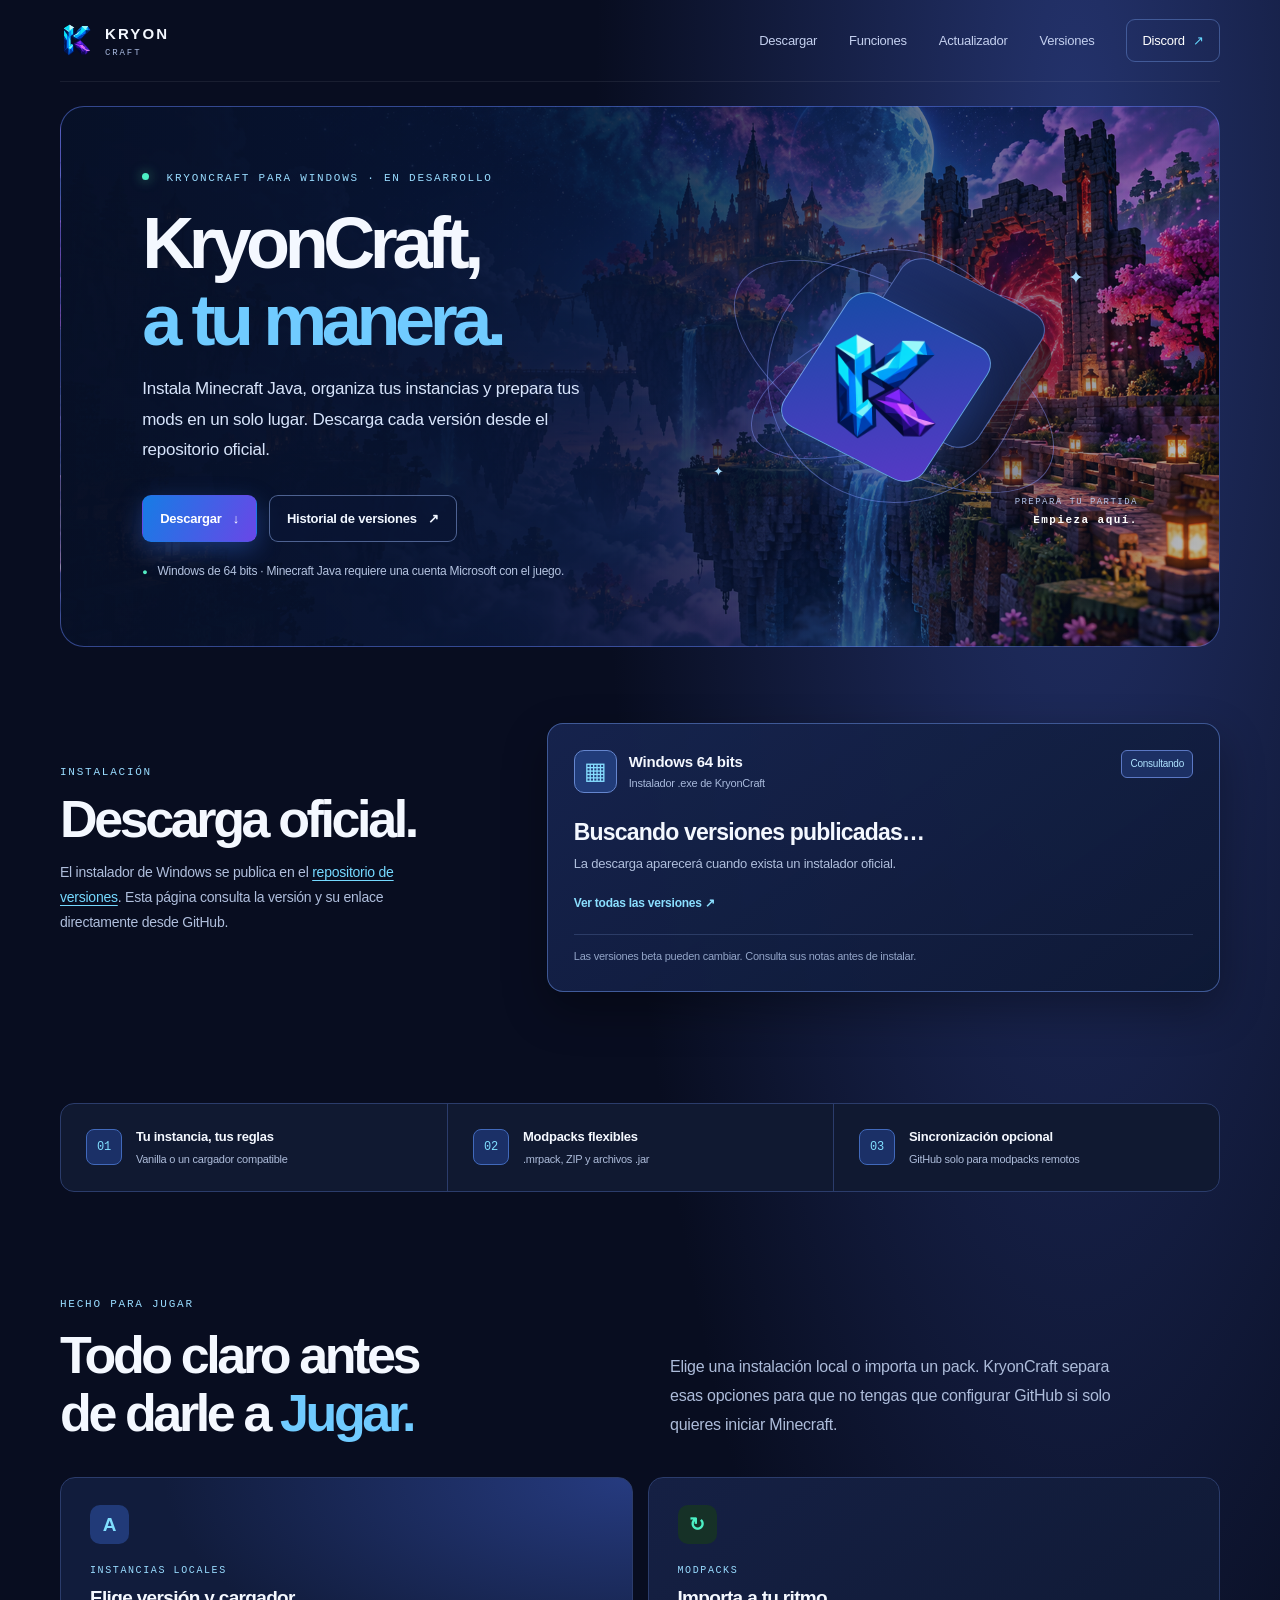
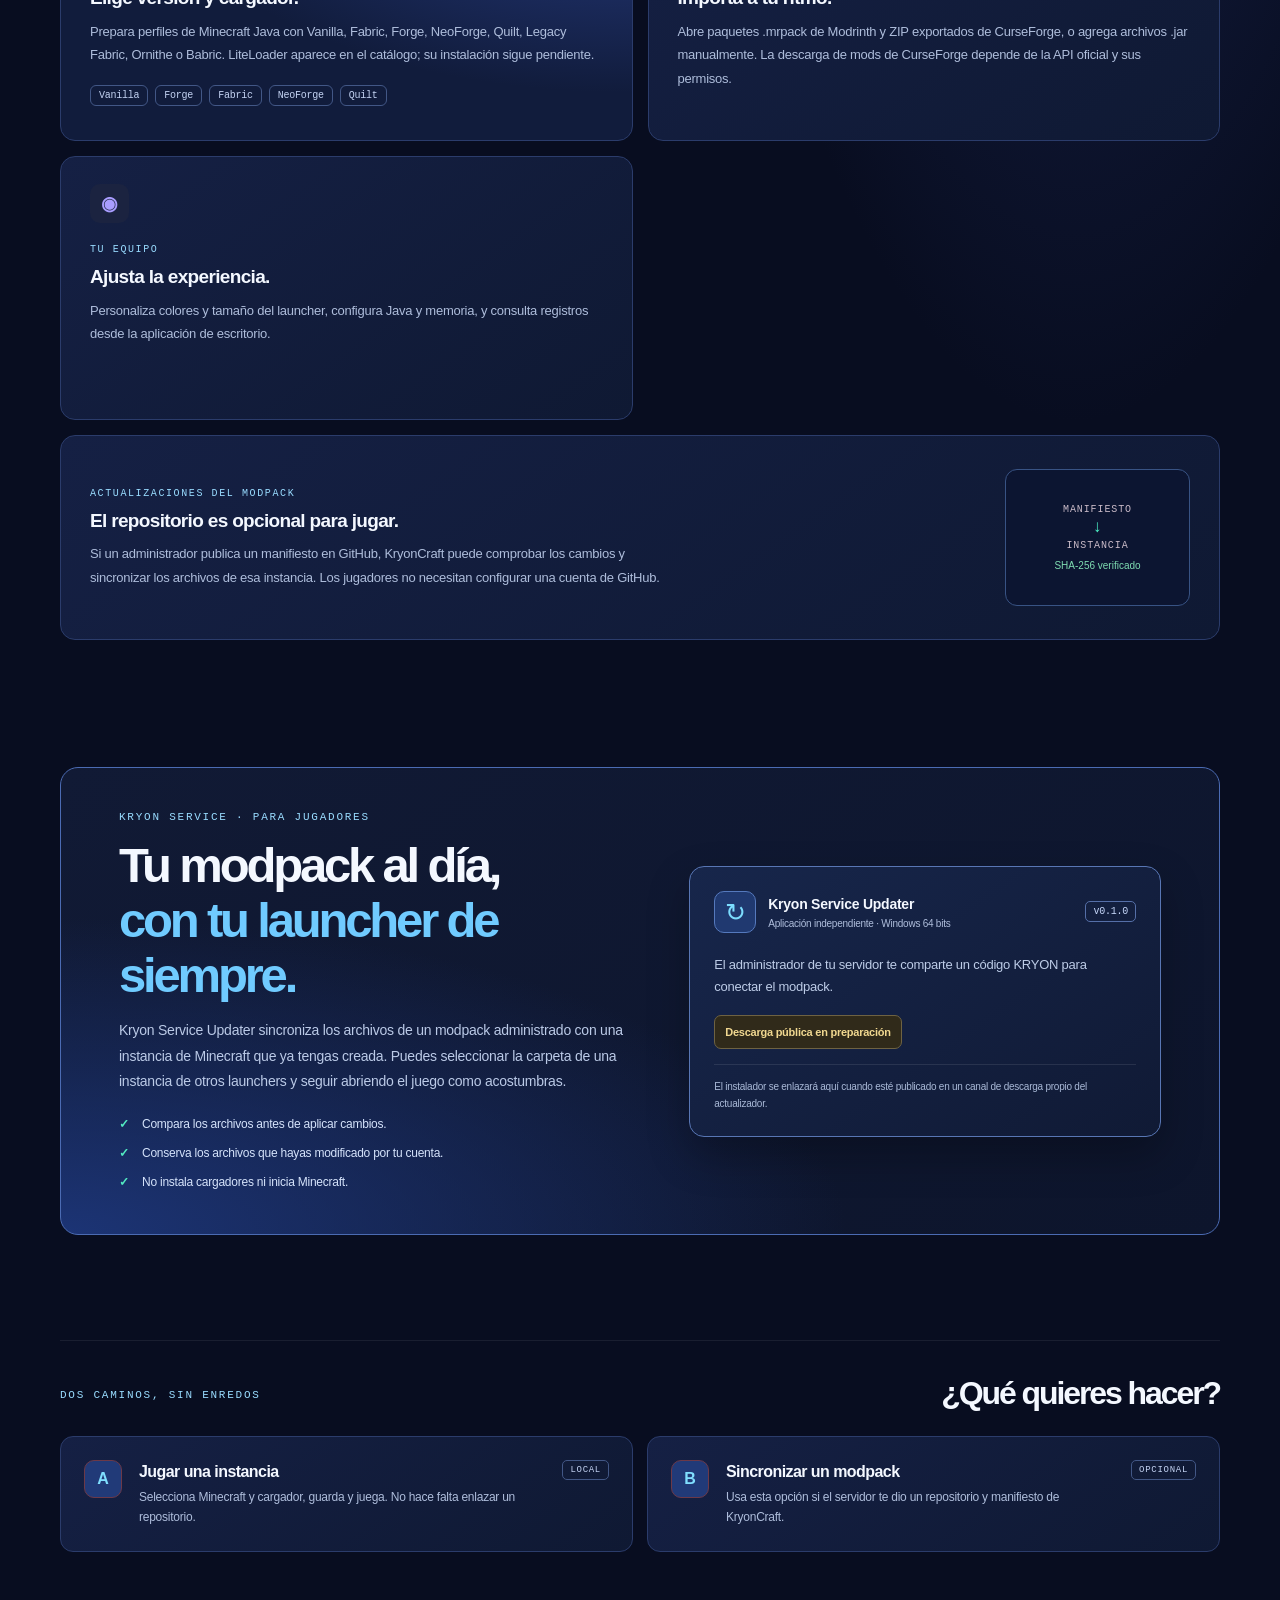
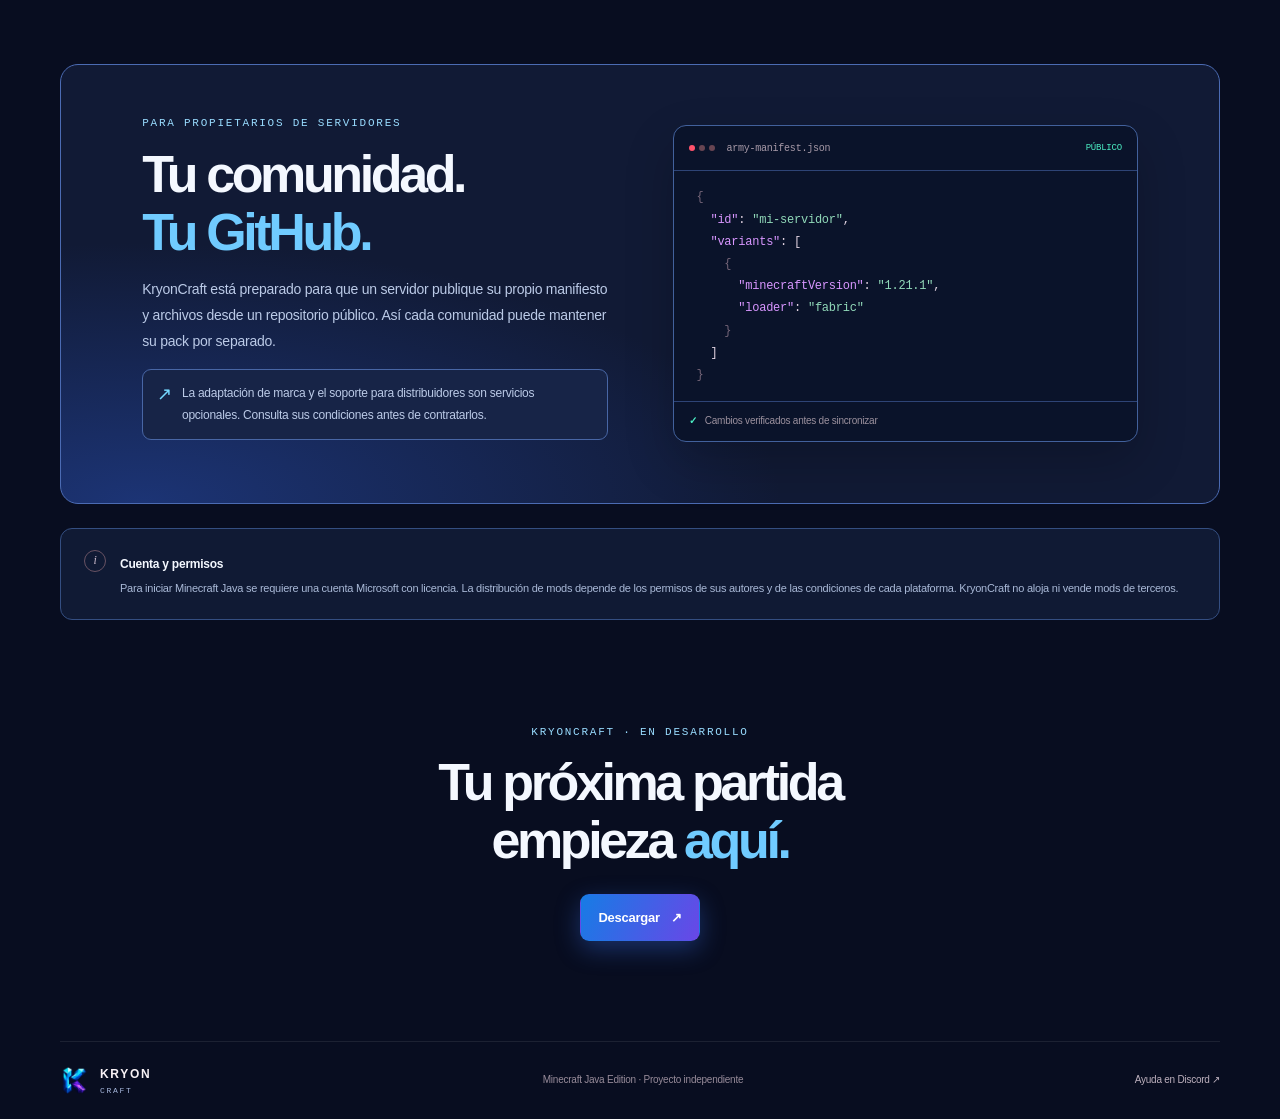
==== commit 1bdd50ca: "Add Kryon Service Updater section" ====
--- a/index.html
+++ b/index.html
@@ -4,11 +4,11 @@
   <meta charset="utf-8">
   <meta name="viewport" content="width=device-width, initial-scale=1">
   <meta name="theme-color" content="#100c12">
-  <meta name="description" content="Descarga KryonCraft para Windows, consulta sus versiones y conoce el launcher de Minecraft Java.">
+  <meta name="description" content="Descarga KryonCraft para Windows, conoce sus funciones y mantén actualizado tu modpack con Kryon Service Updater.">
   <title>Descargar KryonCraft · Versiones y novedades</title>
   <link rel="icon" type="image/svg+xml" href="favicon.svg">
-  <link rel="stylesheet" href="site-20261017.css">
-  <script src="releases.js?v=20261017-3" defer></script>
+  <link rel="stylesheet" href="site-20261017.css?v=20261022-1">
+  <script src="releases.js?v=20261018-1" defer></script>
 </head>
 <body>
   <header class="topbar">
@@ -19,8 +19,9 @@
     <nav aria-label="Navegación principal">
       <a href="descargar.html">Descargar</a>
       <a href="#funciones">Funciones</a>
+      <a href="#actualizador">Actualizador</a>
       <a href="versiones.html">Versiones</a>
-      <a class="nav-cta" href="https://dsc.gg/kryoncraft" target="_blank" rel="noopener noreferrer">Discord <span aria-hidden="true">↗</span></a>
+      <a class="nav-cta" href="https://discord.gg/DQxznYdt8N" target="_blank" rel="noopener noreferrer">Discord <span aria-hidden="true">↗</span></a>
     </nav>
   </header>
 
@@ -107,6 +108,29 @@
       </div>
     </section>
 
+    <section class="updater-section" id="actualizador" aria-labelledby="updater-title">
+      <div class="updater-copy">
+        <p class="eyebrow">KRYON SERVICE · PARA JUGADORES</p>
+        <h2 id="updater-title">Tu modpack al día,<br><em>con tu launcher de siempre.</em></h2>
+        <p>Kryon Service Updater sincroniza los archivos de un modpack administrado con una instancia de Minecraft que ya tengas creada. Puedes seleccionar la carpeta de una instancia de otros launchers y seguir abriendo el juego como acostumbras.</p>
+        <ul class="updater-benefits">
+          <li>Compara los archivos antes de aplicar cambios.</li>
+          <li>Conserva los archivos que hayas modificado por tu cuenta.</li>
+          <li>No instala cargadores ni inicia Minecraft.</li>
+        </ul>
+      </div>
+      <aside class="updater-card" aria-labelledby="updater-card-title">
+        <div class="updater-card-head">
+          <span class="updater-icon" aria-hidden="true">↻</span>
+          <div><strong id="updater-card-title">Kryon Service Updater</strong><small>Aplicación independiente · Windows 64 bits</small></div>
+          <span class="updater-badge">v0.1.0</span>
+        </div>
+        <p class="updater-card-lede">El administrador de tu servidor te comparte un código KRYON para conectar el modpack.</p>
+        <span class="updater-pending" aria-live="polite">Descarga pública en preparación</span>
+        <small class="updater-footnote">El instalador se enlazará aquí cuando esté publicado en un canal de descarga propio del actualizador.</small>
+      </aside>
+    </section>
+
     <section class="play-path">
       <div class="path-title">
         <p class="eyebrow">DOS CAMINOS, SIN ENREDOS</p>
@@ -163,8 +187,8 @@
   <footer>
     <a class="brand footer-brand" href="#inicio"><img class="brand-mark" src="assets/kryoncraft-mark.png" alt="" width="29" height="29"><span>KRYON <small>CRAFT</small></span></a>
     <span>Minecraft Java Edition · Proyecto independiente</span>
-    <a href="https://dsc.gg/kryoncraft" target="_blank" rel="noopener noreferrer">Ayuda en Discord ↗</a>
+    <a href="https://discord.gg/DQxznYdt8N" target="_blank" rel="noopener noreferrer">Ayuda en Discord ↗</a>
   </footer>
 </body>
 </html>
-
+
--- a/site-20261017.css
+++ b/site-20261017.css
@@ -192,3 +192,20 @@
 .download-guide-footnote a{color:#8bdfff;text-decoration:underline;text-underline-offset:3px}
 .download-page nav a[aria-current="page"]{color:#fff;font-weight:800}
 @media(max-width:560px){.download-guide-main{padding-bottom:65px}.download-guide-intro{padding:30px 0 20px}.download-guide-back{margin-bottom:22px}.download-guide-card{padding:19px}.download-guide-release{padding:19px 0}.windows-warning{gap:11px;padding:15px}.download-guide-actions{gap:13px}}
+
+.updater-section{display:grid;grid-template-columns:1fr .9fr;gap:46px;align-items:center;margin:12px 0 105px;padding:42px 5%;border:1px solid #4b6bb3;border-radius:18px;background:radial-gradient(ellipse at 0 100%,#1c3475 0,transparent 48%),linear-gradient(145deg,#111a35,#0d152c)}
+.updater-copy h2{margin:12px 0 16px;font-size:clamp(34px,4vw,49px)}
+.updater-copy>p:not(.eyebrow){max-width:560px;color:#bbcae7;font-size:14px;line-height:1.8}
+.updater-benefits{display:grid;gap:9px;margin:21px 0 0;padding:0;list-style:none;color:#d5e3fb;font-size:12px}
+.updater-benefits li{position:relative;padding-left:23px}
+.updater-benefits li::before{position:absolute;left:0;content:"✓";color:#53ecc2;font-weight:800}
+.updater-card{padding:24px;border:1px solid #5876b4;border-radius:15px;background:linear-gradient(145deg,#17264b,#101a35);box-shadow:0 18px 42px #0004}
+.updater-card-head{display:flex;align-items:center;gap:12px}
+.updater-icon{display:grid;place-items:center;flex:0 0 42px;height:42px;border:1px solid #5579bd;border-radius:10px;background:#203970;color:#7cddff;font-size:25px}
+.updater-card-head strong,.updater-card-head small{display:block}.updater-card-head strong{font-size:14px}.updater-card-head small{color:#afbedc;font-size:10px;line-height:1.5}
+.updater-badge{margin-left:auto;padding:4px 7px;border:1px solid #556fa8;border-radius:5px;color:#c6d7fa;font:10px "DM Mono",monospace;white-space:nowrap}
+.updater-card-lede{margin:21px 0 16px;color:#bdcce7;font-size:13px;line-height:1.75}
+.updater-pending{display:inline-flex;padding:7px 10px;border:1px solid #6e6242;border-radius:7px;background:#302a1a;color:#f1d890;font-size:11px;font-weight:700}
+.updater-footnote{display:block;margin-top:15px;padding-top:13px;border-top:1px solid #ffffff18;color:#a9b9d7;font-size:10px;line-height:1.7}
+@media(max-width:800px){.updater-section{grid-template-columns:1fr;gap:22px;margin-bottom:85px;padding:35px 7%}}
+@media(max-width:560px){.updater-section{margin-bottom:65px;padding:27px 21px}.updater-card{padding:19px}.updater-card-head{align-items:flex-start}.updater-badge{font-size:9px}}
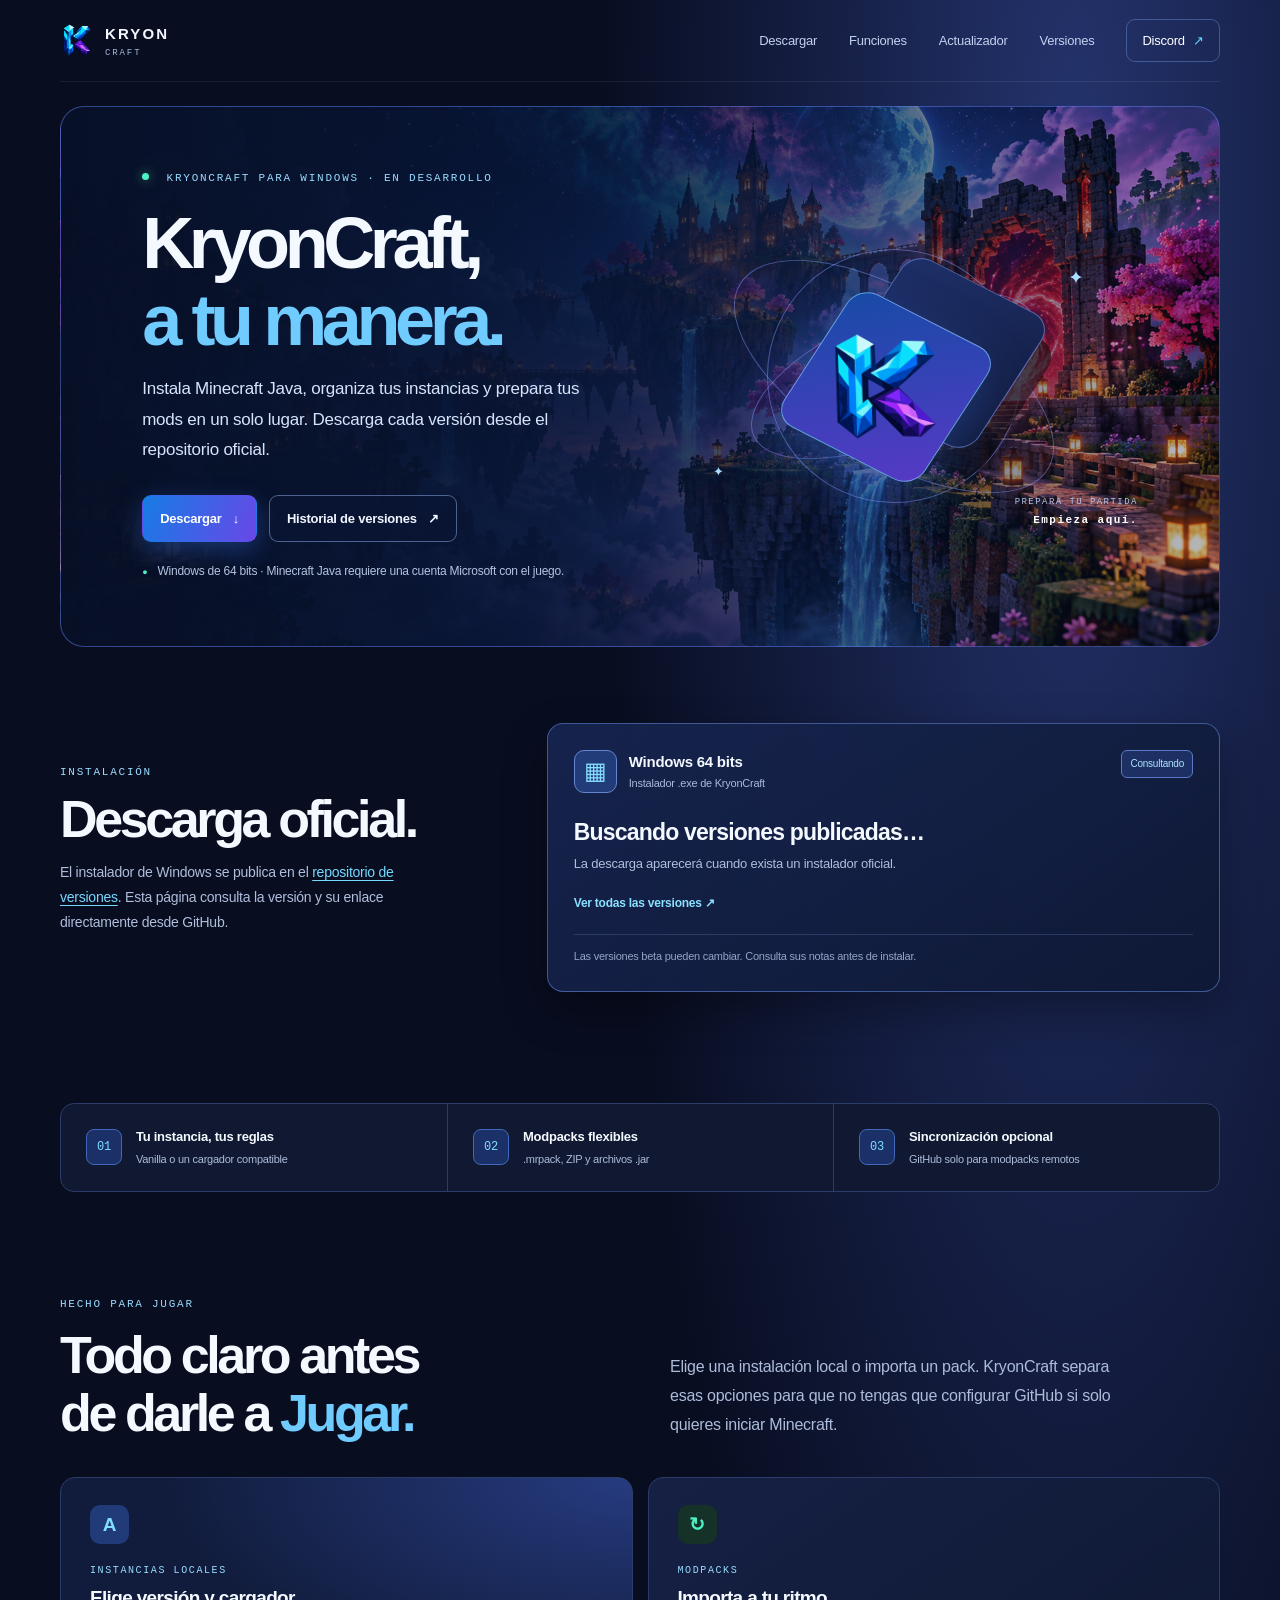
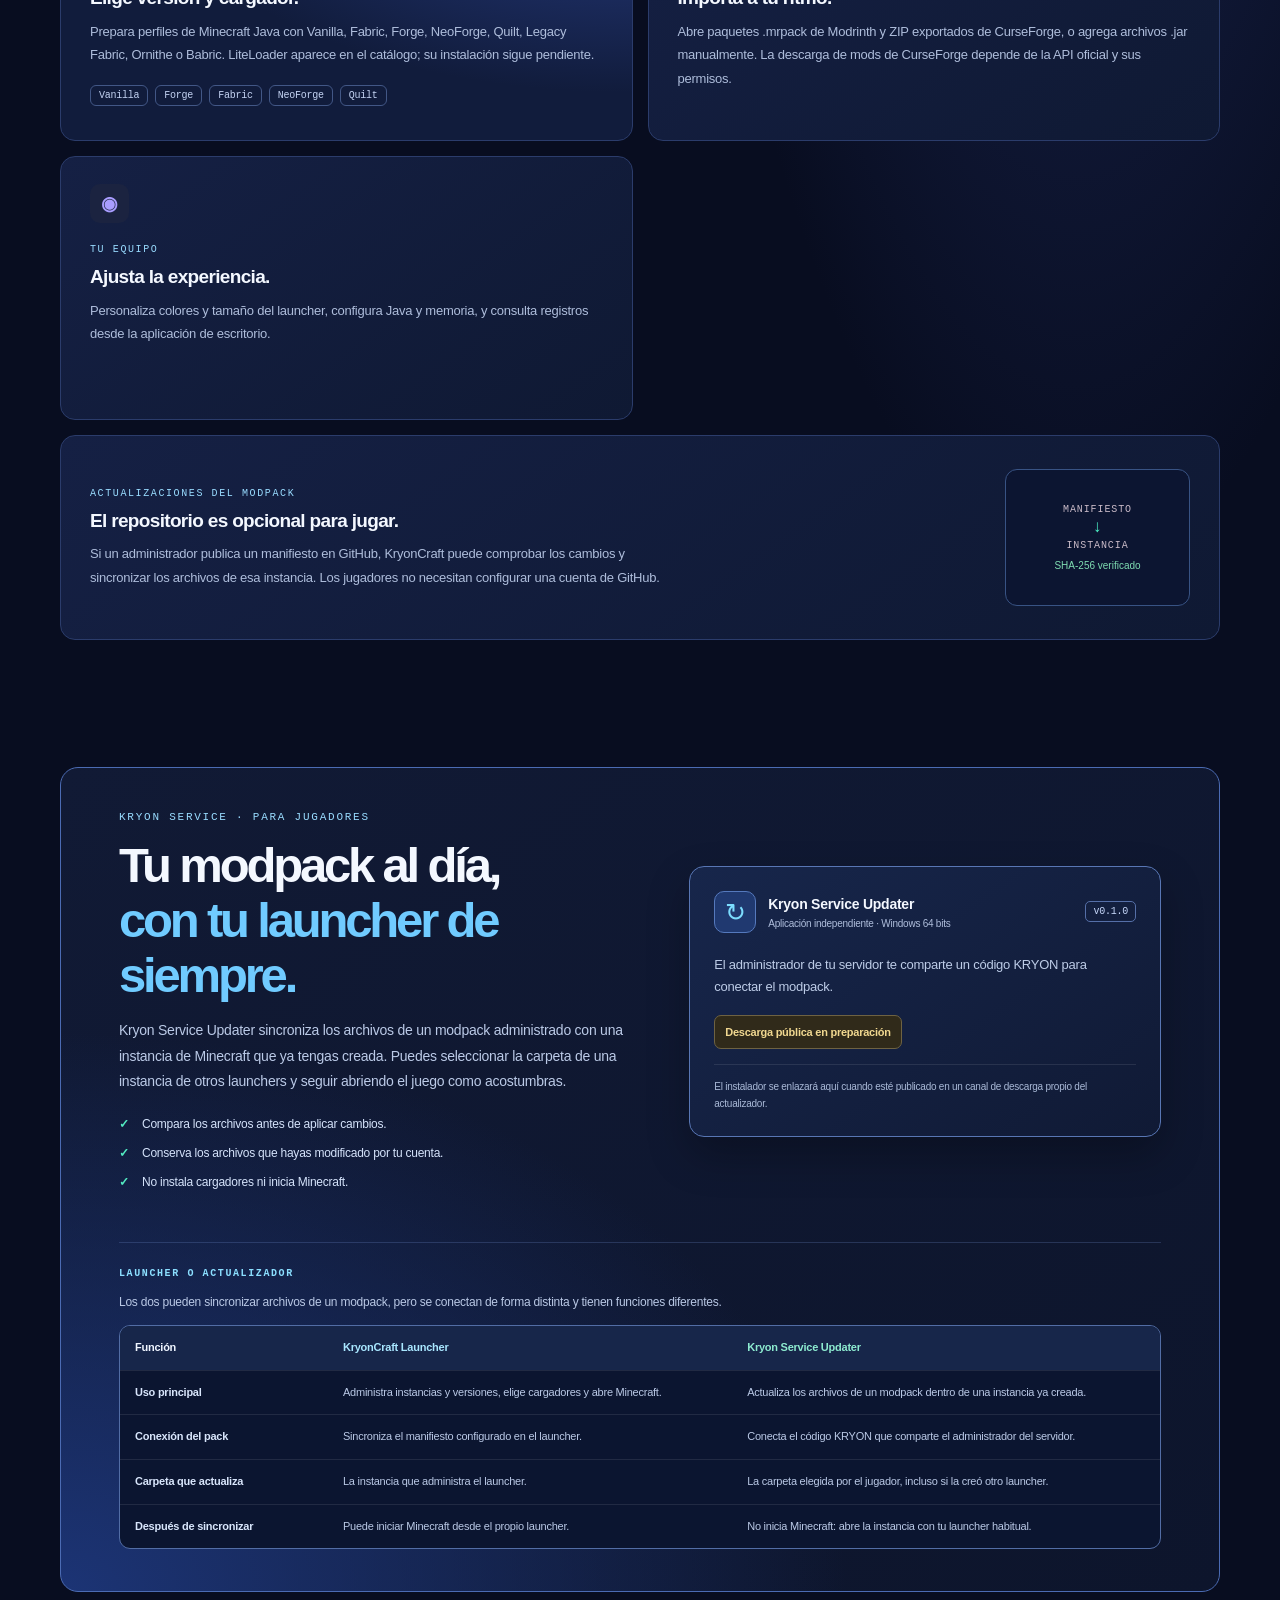
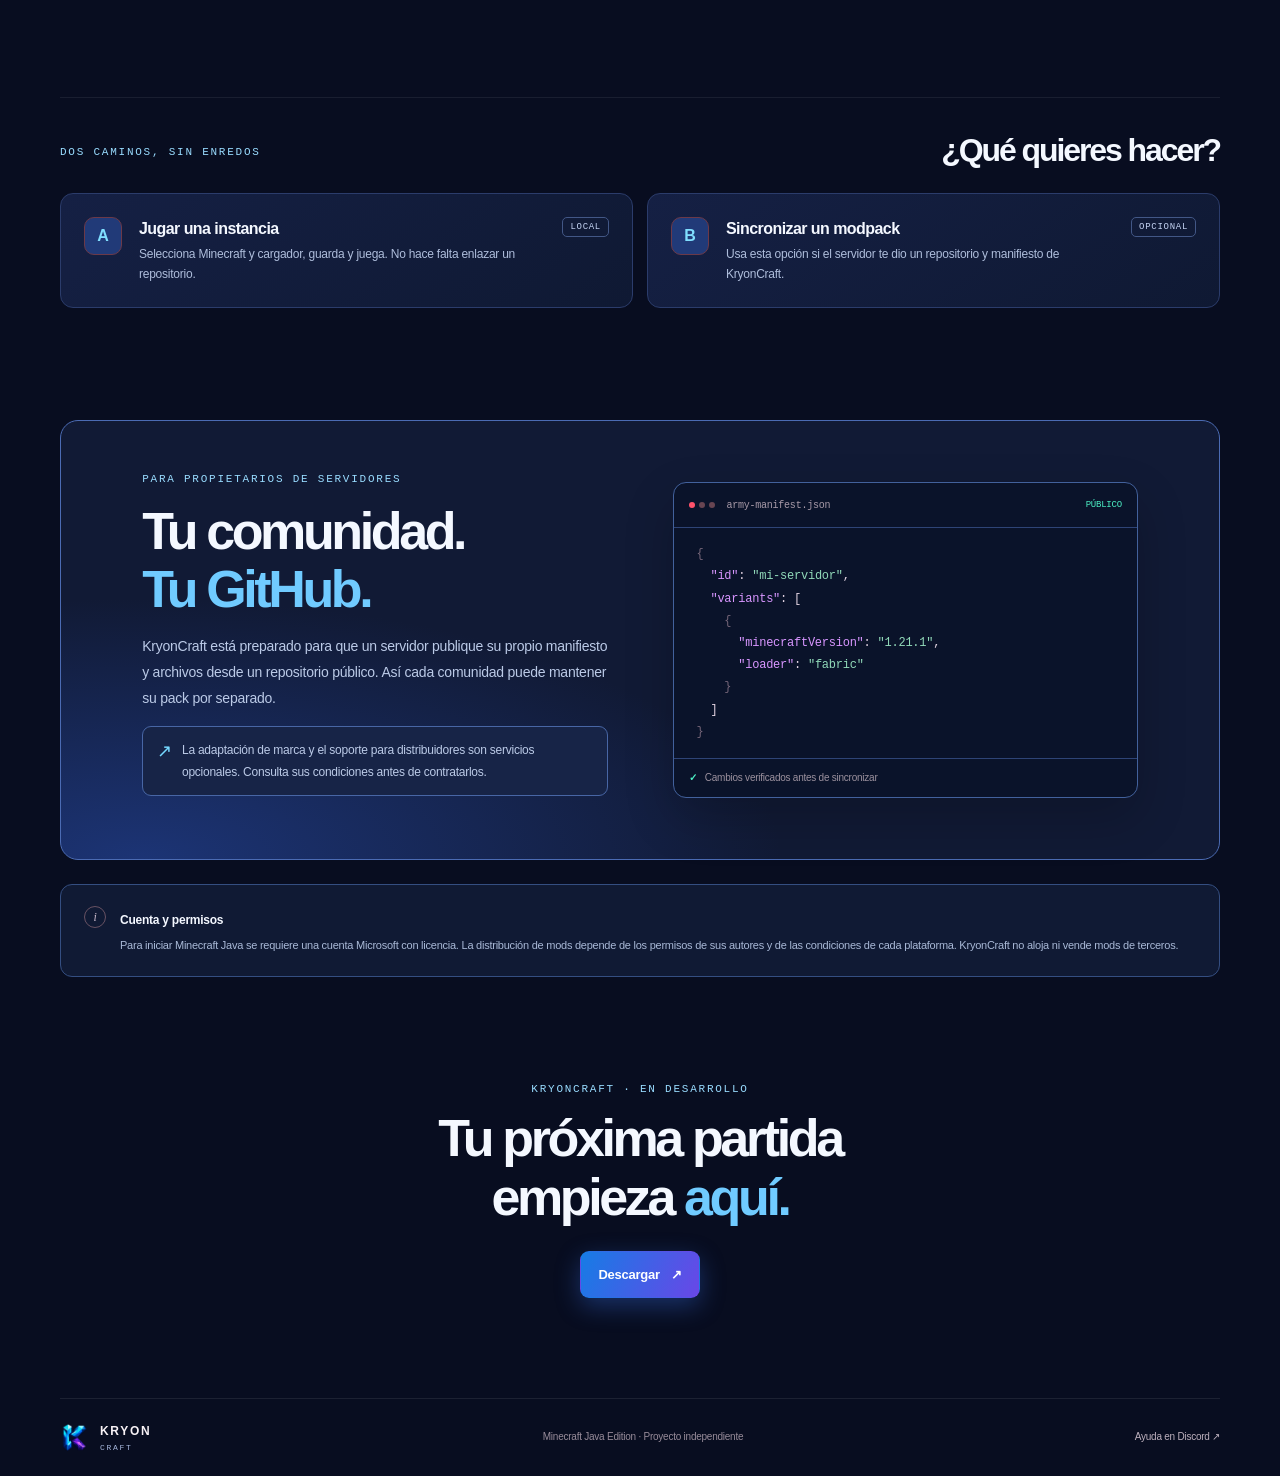
==== commit c1480802: "Add launcher and updater comparison table" ====
--- a/index.html
+++ b/index.html
@@ -7,7 +7,7 @@
   <meta name="description" content="Descarga KryonCraft para Windows, conoce sus funciones y mantén actualizado tu modpack con Kryon Service Updater.">
   <title>Descargar KryonCraft · Versiones y novedades</title>
   <link rel="icon" type="image/svg+xml" href="favicon.svg">
-  <link rel="stylesheet" href="site-20261017.css?v=20261022-1">
+  <link rel="stylesheet" href="site-20261017.css?v=20261022-2">
   <script src="releases.js?v=20261018-1" defer></script>
 </head>
 <body>
@@ -129,6 +129,23 @@
         <span class="updater-pending" aria-live="polite">Descarga pública en preparación</span>
         <small class="updater-footnote">El instalador se enlazará aquí cuando esté publicado en un canal de descarga propio del actualizador.</small>
       </aside>
+      <div class="updater-comparison" aria-label="Comparación entre KryonCraft Launcher y Kryon Service Updater">
+        <p class="eyebrow updater-comparison-title">LAUNCHER O ACTUALIZADOR</p>
+        <p class="updater-comparison-intro">Los dos pueden sincronizar archivos de un modpack, pero se conectan de forma distinta y tienen funciones diferentes.</p>
+        <div class="updater-table-wrap">
+          <table class="updater-table">
+            <thead>
+              <tr><th scope="col">Función</th><th scope="col">KryonCraft Launcher</th><th scope="col">Kryon Service Updater</th></tr>
+            </thead>
+            <tbody>
+              <tr><th scope="row">Uso principal</th><td>Administra instancias y versiones, elige cargadores y abre Minecraft.</td><td>Actualiza los archivos de un modpack dentro de una instancia ya creada.</td></tr>
+              <tr><th scope="row">Conexión del pack</th><td>Sincroniza el manifiesto configurado en el launcher.</td><td>Conecta el código KRYON que comparte el administrador del servidor.</td></tr>
+              <tr><th scope="row">Carpeta que actualiza</th><td>La instancia que administra el launcher.</td><td>La carpeta elegida por el jugador, incluso si la creó otro launcher.</td></tr>
+              <tr><th scope="row">Después de sincronizar</th><td>Puede iniciar Minecraft desde el propio launcher.</td><td>No inicia Minecraft: abre la instancia con tu launcher habitual.</td></tr>
+            </tbody>
+          </table>
+        </div>
+      </div>
     </section>
 
     <section class="play-path">
--- a/site-20261017.css
+++ b/site-20261017.css
@@ -209,3 +209,16 @@
 .updater-footnote{display:block;margin-top:15px;padding-top:13px;border-top:1px solid #ffffff18;color:#a9b9d7;font-size:10px;line-height:1.7}
 @media(max-width:800px){.updater-section{grid-template-columns:1fr;gap:22px;margin-bottom:85px;padding:35px 7%}}
 @media(max-width:560px){.updater-section{margin-bottom:65px;padding:27px 21px}.updater-card{padding:19px}.updater-card-head{align-items:flex-start}.updater-badge{font-size:9px}}
+
+.updater-comparison{grid-column:1/-1;display:grid;gap:12px;margin-top:4px;padding-top:24px;border-top:1px solid #7593d43d}
+.updater-comparison-title{margin:0;color:#8bdfff;font-size:10px;font-weight:800;letter-spacing:.16em}
+.updater-comparison-intro{margin:0;color:#b9c8e5;font-size:12px;line-height:1.65}
+.updater-table-wrap{max-width:100%;overflow-x:auto;border:1px solid #526da5;border-radius:11px;background:#0b1530}
+.updater-table{width:100%;min-width:650px;border-collapse:collapse;text-align:left}
+.updater-table th,.updater-table td{padding:13px 15px;border-bottom:1px solid #ffffff17;color:#bac9e6;font-size:11px;line-height:1.6;vertical-align:top}
+.updater-table thead th{background:#17264a;color:#eff5ff;font-size:11px;font-weight:800}
+.updater-table tbody th{width:20%;color:#d9e6fc;font-weight:700}
+.updater-table tbody tr:last-child th,.updater-table tbody tr:last-child td{border-bottom:0}
+.updater-table thead th:nth-child(2){color:#a9e7ff}
+.updater-table thead th:nth-child(3){color:#8debd0}
+@media(max-width:560px){.updater-comparison{padding-top:19px}.updater-table th,.updater-table td{padding:11px 12px}}
